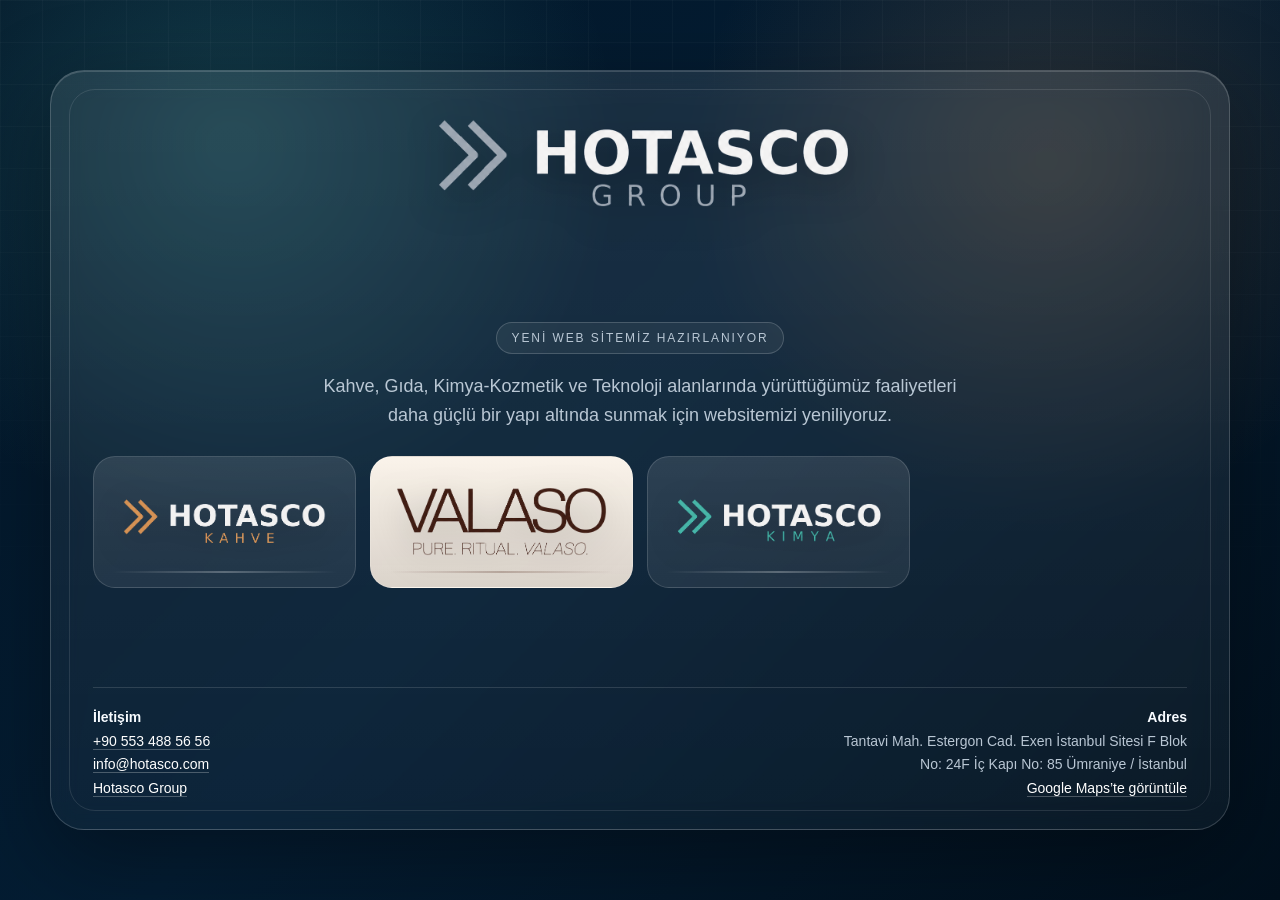
==== index.html @ d09bd3c8 "Update index.html" ====
<!DOCTYPE html>
<html lang="tr">
<head>
  <meta charset="UTF-8" />
  <meta name="viewport" content="width=device-width, initial-scale=1.0" />
  <title>HOTASCO Group | Yapım Aşamasında</title>

  <style>
    :root{
      --navy:#041d33;
      --navy-2:#062b48;
      --line:rgba(255,255,255,.18);
      --text:#f7fbff;
      --muted:#b9c7d4;
      --gold:#d8914f;
      --teal:#55c7bd;
      --card:rgba(255,255,255,.075);
      --card-2:rgba(255,255,255,.11);
    }

    *{ box-sizing:border-box; }

    body{
      margin:0;
      min-height:100vh;
      font-family: Arial, Helvetica, sans-serif;
      color:var(--text);
      background:
        radial-gradient(circle at 18% 16%, rgba(85,199,189,.20), transparent 30%),
        radial-gradient(circle at 82% 18%, rgba(216,145,79,.18), transparent 28%),
        linear-gradient(135deg, #031729 0%, var(--navy) 48%, #02101d 100%);
      overflow-x:hidden;
    }

    body::before{
      content:"";
      position:fixed;
      inset:0;
      pointer-events:none;
      background-image:
        linear-gradient(rgba(255,255,255,.035) 1px, transparent 1px),
        linear-gradient(90deg, rgba(255,255,255,.035) 1px, transparent 1px);
      background-size:42px 42px;
      mask-image:linear-gradient(to bottom, rgba(0,0,0,.8), transparent 78%);
    }

    .page{
      min-height:100vh;
      display:flex;
      align-items:center;
      justify-content:center;
      padding:28px;
    }

    .frame{
      width:min(1180px, 100%);
      min-height:min(760px, calc(100vh - 56px));
      border:1px solid var(--line);
      border-radius:34px;
      padding:34px 42px 28px;
      background:linear-gradient(180deg, rgba(255,255,255,.09), rgba(255,255,255,.035));
      box-shadow:0 28px 90px rgba(0,0,0,.35), inset 0 1px 0 rgba(255,255,255,.16);
      backdrop-filter:blur(14px);
      display:flex;
      flex-direction:column;
      justify-content:space-between;
      position:relative;
      overflow:hidden;
    }

    .frame::after{
      content:"";
      position:absolute;
      inset:18px;
      border:1px solid rgba(255,255,255,.11);
      border-radius:26px;
      pointer-events:none;
    }

    header,
    main,
    footer{
      position:relative;
      z-index:1;
    }

    header{
      display:flex;
      justify-content:center;
      align-items:center;
      padding-top:2px;
    }

    .group-logo{
      width:min(440px, 72vw);
      display:block;
      filter:drop-shadow(0 12px 18px rgba(0,0,0,.32));
    }

    .hero{
      text-align:center;
      margin:22px auto 24px;
      max-width:780px;
    }

    .eyebrow{
      display:inline-flex;
      gap:8px;
      align-items:center;
      justify-content:center;
      padding:8px 14px;
      border:1px solid rgba(255,255,255,.18);
      border-radius:999px;
      color:var(--muted);
      font-size:12px;
      letter-spacing:.16em;
      text-transform:uppercase;
      background:rgba(255,255,255,.055);
    }

    h1{
      margin:18px 0 10px;
      font-size:clamp(28px, 4.2vw, 52px);
      line-height:1.05;
      letter-spacing:-.04em;
    }

    .hero p{
      margin:0 auto;
      color:var(--muted);
      font-size:clamp(14px, 1.65vw, 18px);
      line-height:1.6;
      max-width:650px;
    }

    .brands{
      display:grid;
      grid-template-columns:repeat(4, minmax(0, 1fr));
      gap:14px;
      margin:26px auto 22px;
    }

    .brand-card{
      min-height:132px;
      border:1px solid rgba(255,255,255,.14);
      border-radius:22px;
      background:linear-gradient(180deg, var(--card-2), var(--card));
      display:flex;
      align-items:center;
      justify-content:center;
      padding:22px;
      text-decoration:none;
      transition:transform .22s ease, border-color .22s ease, background .22s ease;
      position:relative;
      overflow:hidden;
    }

    .brand-card:hover{
      transform:translateY(-4px);
      border-color:rgba(255,255,255,.32);
      background:linear-gradient(180deg, rgba(255,255,255,.15), rgba(255,255,255,.075));
    }

    .brand-card::before{
      content:"";
      position:absolute;
      inset:auto 18px 14px 18px;
      height:2px;
      border-radius:999px;
      background:linear-gradient(90deg, transparent, rgba(255,255,255,.38), transparent);
      opacity:.7;
    }

    .brand-card.coffee::after{
      content:"";
      position:absolute;
      left:14px;
      right:14px;
      bottom:16px;
      color:rgba(255,255,255,.46);
      font-size:11px;
      letter-spacing:.08em;
      text-transform:uppercase;
    }

    .brand-card img{
      max-width:100%;
      max-height:76px;
      object-fit:contain;
      filter:drop-shadow(0 9px 16px rgba(0,0,0,.25));
    }

    .brand-card.valaso,
    .brand-card.barbaros{
      background:linear-gradient(180deg, rgba(255,248,238,.98), rgba(236,226,215,.92));
    }

    .brand-card.valaso:hover,
    .brand-card.barbaros:hover{
      background:linear-gradient(180deg, #fff9ef, #efe0d0);
    }

    .brand-card.valaso::before,
    .brand-card.barbaros::before{
      background:linear-gradient(90deg, transparent, rgba(72,30,15,.36), transparent);
    }

    .brand-card.valaso::after,
    .brand-card.barbaros::after{
      color:rgba(72,30,15,.48);
    }

    .contact{
      border-top:1px solid rgba(255,255,255,.13);
      padding-top:18px;
      display:grid;
      grid-template-columns:1.2fr 1fr;
      gap:20px;
      color:var(--muted);
      font-size:14px;
      line-height:1.7;
    }

    .contact strong{
      color:var(--text);
      font-weight:700;
    }

    .contact a{
      color:#ffffff;
      text-decoration:none;
      border-bottom:1px solid rgba(255,255,255,.25);
    }

    .contact a:hover{
      border-bottom-color:#fff;
    }

    .address{
      text-align:right;
    }

    @media (max-width:900px){
      .frame{ padding:28px 22px 24px; border-radius:26px; }
      .brands{ grid-template-columns:repeat(2, minmax(0, 1fr)); }
      .contact{ grid-template-columns:1fr; }
      .address{ text-align:left; }
    }

    @media (max-width:520px){
      .page{ padding:14px; align-items:flex-start; }
      .frame{ min-height:auto; padding:24px 16px 20px; }
      .brands{ grid-template-columns:1fr; }
      .brand-card{ min-height:116px; }
      .group-logo{ width:310px; }
    }
  </style>
</head>

<body>
  <div class="page">
    <section class="frame" aria-label="Hotasco Group yapım aşamasında sayfası">
      <header>
        <img class="group-logo" src="assets/hotasco_group.png" alt="Hotasco Group Logo">
      </header>

      <main>
        <div class="hero">
          <span class="eyebrow">Yeni web sitemiz hazırlanıyor</span>
          <h1></h1>
          <!--<h1>Hotasco Group yakında yayında.</h1>-->
          <p>
            Kahve, Gıda, Kimya-Kozmetik ve Teknoloji alanlarında yürüttüğümüz faaliyetleri 
            daha güçlü bir  yapı altında sunmak için websitemizi yeniliyoruz.
          </p>
        </div>

        <div class="brands" aria-label="Hotasco marka alanları">
          <a class="brand-card" href="https://valaso.com.tr" target="_blank" rel="noopener">
            <img src="assets/hotasco_kahve.png" alt="Hotasco Kahve Logo">
          </a>

          <a class="brand-card valaso coffee" href="https://valaso.com.tr" target="_blank" rel="noopener">
            <img src="assets/valaso.png" alt="Valaso Logo">
          </a>


          <div class="brand-card">
            <img src="assets/hotasco_kimya.png" alt="Hotasco Kimya Logo">
          </div>
        </div>
      </main>

      <footer class="contact">
        <div>
          <strong>İletişim</strong><br>
          <a href="tel:+905534885656">+90 553 488 56 56</a><br>
          
          <!--<a href="mailto:ahmet.cetin@hotasco.com">ahmet.cetin@hotasco.com</a> ·-->
          <a href="mailto:info@hotasco.com">info@hotasco.com</a><br>
          
          <a href="https://www.linkedin.com/company/hotasco-group/" target="_blank" rel="noopener">Hotasco Group</a>
        </div>

        <div class="address">
          <strong>Adres</strong><br>
          Tantavi Mah. Estergon Cad. Exen İstanbul Sitesi F Blok <br>
          No: 24F İç Kapı No: 85 Ümraniye / İstanbul<br>
          <a href="https://maps.app.goo.gl/sSiJDrpNGUfmULgN7" target="_blank" rel="noopener">Google Maps’te görüntüle</a>
        </div>
      </footer>
    </section>
  </div>
</body>
</html>
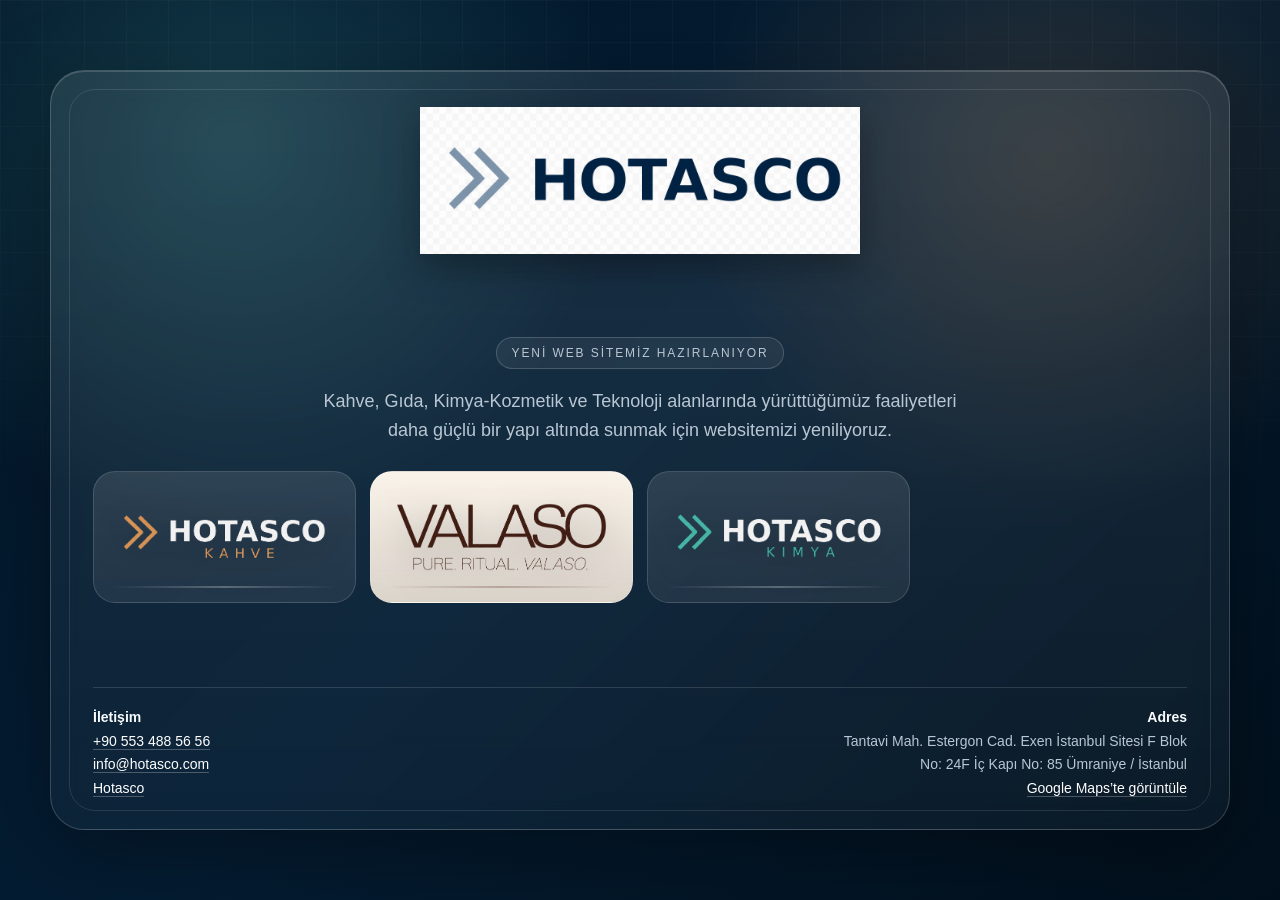
==== commit 466e69a6: "Update index.html" ====
--- a/index.html
+++ b/index.html
@@ -3,7 +3,7 @@
 <head>
   <meta charset="UTF-8" />
   <meta name="viewport" content="width=device-width, initial-scale=1.0" />
-  <title>HOTASCO Group | Yapım Aşamasında</title>
+  <title>HOTASCO | Yapım Aşamasında</title>
 
   <style>
     :root{
@@ -259,16 +259,16 @@
 
 <body>
   <div class="page">
-    <section class="frame" aria-label="Hotasco Group yapım aşamasında sayfası">
+    <section class="frame" aria-label="Hotasco yapım aşamasında sayfası">
       <header>
-        <img class="group-logo" src="assets/hotasco_group.png" alt="Hotasco Group Logo">
+        <img class="group-logo" src="assets/hotasco.png" alt="Hotasco Logo">
       </header>
 
       <main>
         <div class="hero">
           <span class="eyebrow">Yeni web sitemiz hazırlanıyor</span>
           <h1></h1>
-          <!--<h1>Hotasco Group yakında yayında.</h1>-->
+          <!--<h1>Hotasco yakında yayında.</h1>-->
           <p>
             Kahve, Gıda, Kimya-Kozmetik ve Teknoloji alanlarında yürüttüğümüz faaliyetleri 
             daha güçlü bir  yapı altında sunmak için websitemizi yeniliyoruz.
@@ -299,7 +299,7 @@
           <!--<a href="mailto:ahmet.cetin@hotasco.com">ahmet.cetin@hotasco.com</a> ·-->
           <a href="mailto:info@hotasco.com">info@hotasco.com</a><br>
           
-          <a href="https://www.linkedin.com/company/hotasco-group/" target="_blank" rel="noopener">Hotasco Group</a>
+          <a href="https://www.linkedin.com/company/hotasco/" target="_blank" rel="noopener">Hotasco</a>
         </div>
 
         <div class="address">
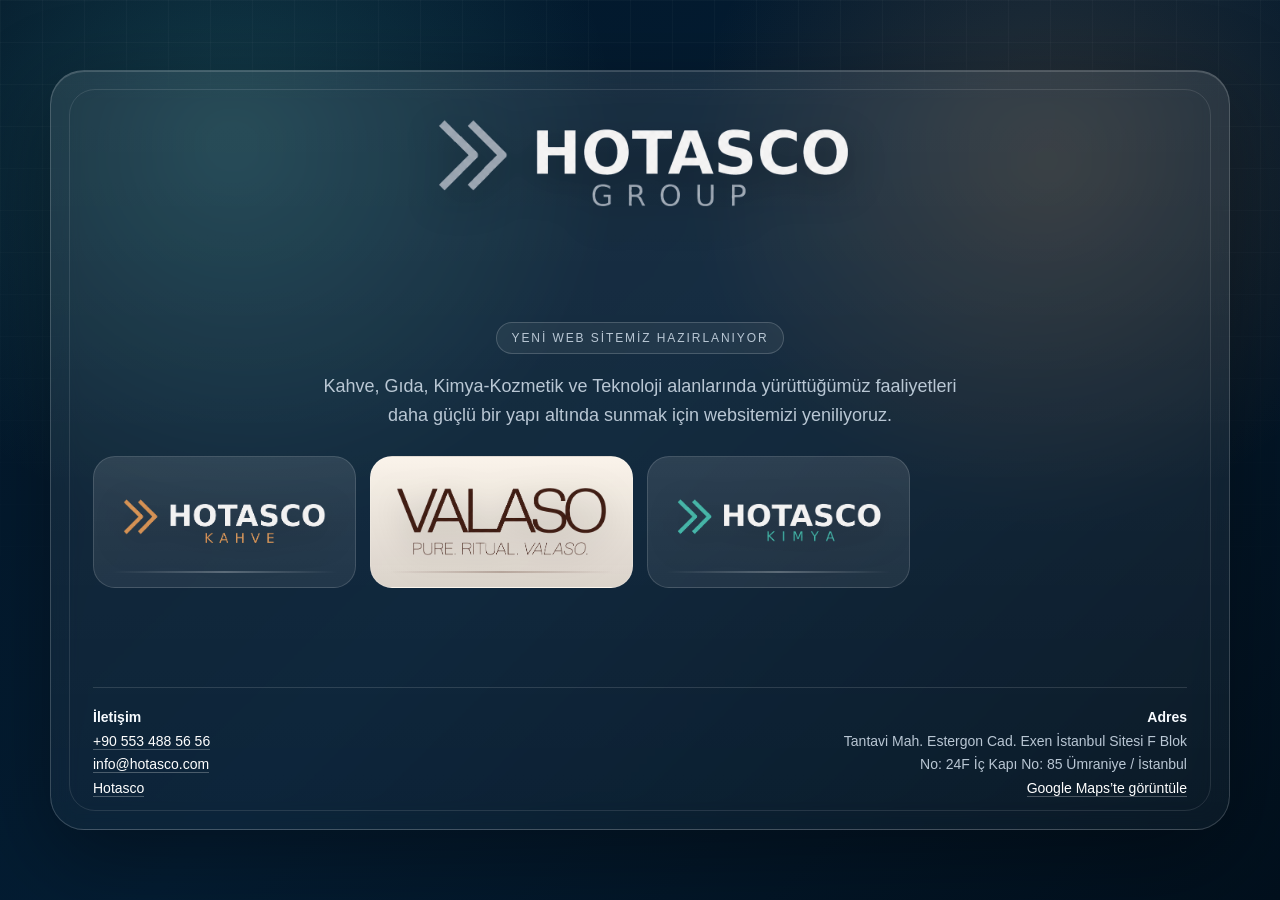
==== commit 6223ea21: "Update index.html" ====
--- a/index.html
+++ b/index.html
@@ -261,7 +261,7 @@
   <div class="page">
     <section class="frame" aria-label="Hotasco yapım aşamasında sayfası">
       <header>
-        <img class="group-logo" src="assets/hotasco.png" alt="Hotasco Logo">
+        <img class="group-logo" src="assets/hotasco_group.png" alt="Hotasco Logo">
       </header>
 
       <main>
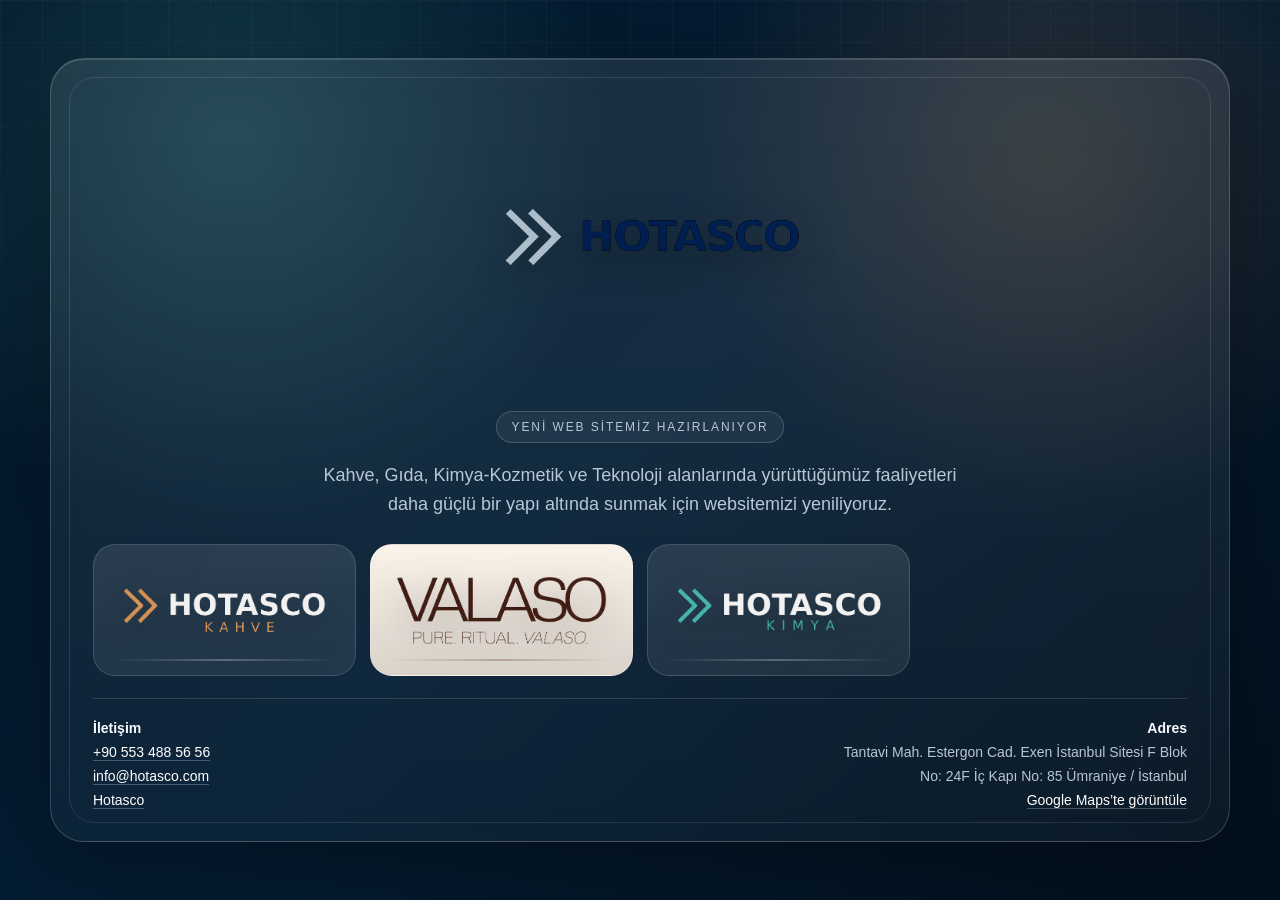
==== commit 49862375: "Update index.html" ====
--- a/index.html
+++ b/index.html
@@ -261,7 +261,7 @@
   <div class="page">
     <section class="frame" aria-label="Hotasco yapım aşamasında sayfası">
       <header>
-        <img class="group-logo" src="assets/hotasco_group.png" alt="Hotasco Logo">
+        <img class="group-logo" src="assets/hotasco.png" alt="Hotasco Logo">
       </header>
 
       <main>
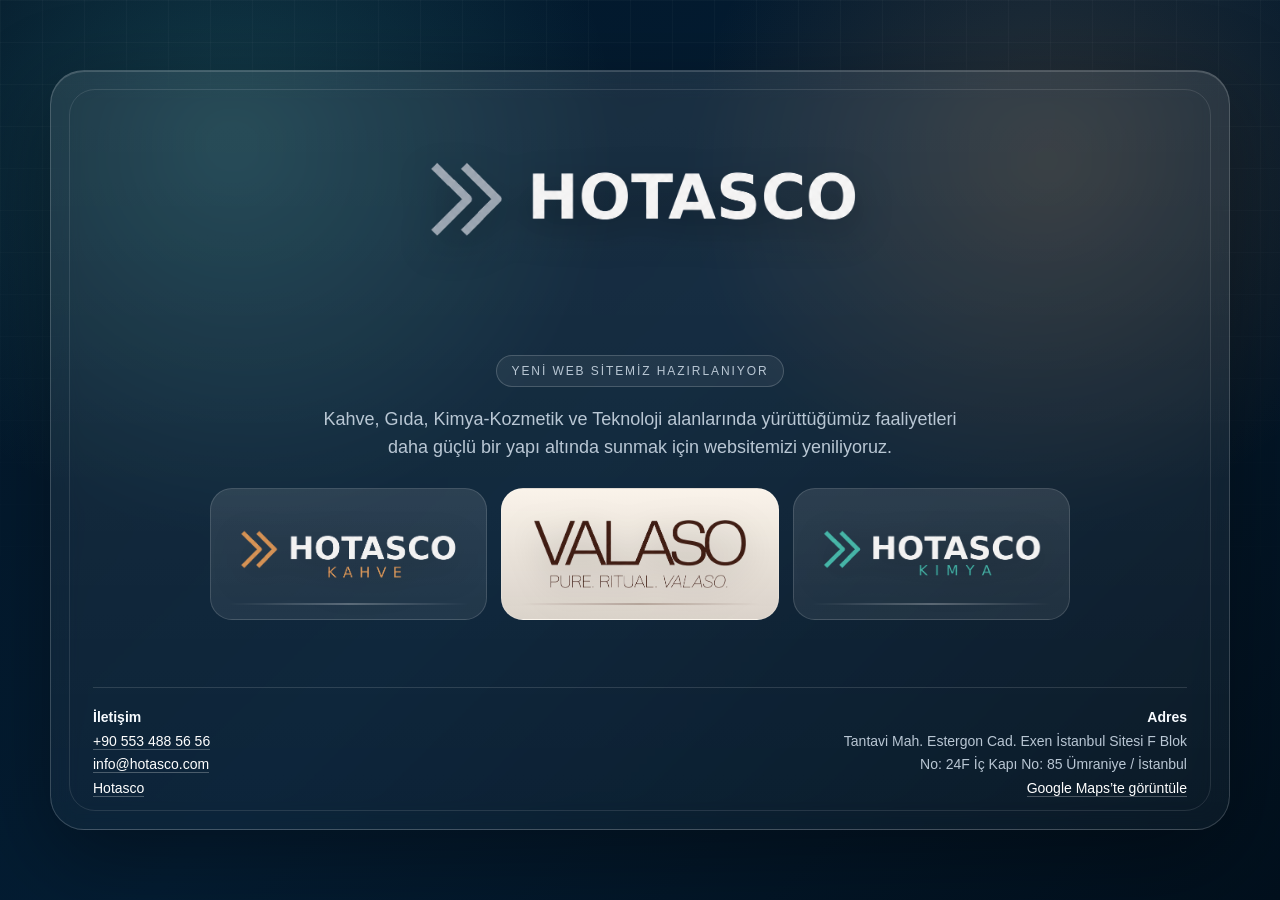
==== commit e4fab288: "Update index.html" ====
--- a/index.html
+++ b/index.html
@@ -135,9 +135,11 @@
 
     .brands{
       display:grid;
-      grid-template-columns:repeat(4, minmax(0, 1fr));
+      grid-template-columns:repeat(3, minmax(0, 1fr));
       gap:14px;
       margin:26px auto 22px;
+      justify-content:center;   /* ← ekle */
+  max-width:860px; 
     }
 
     .brand-card{
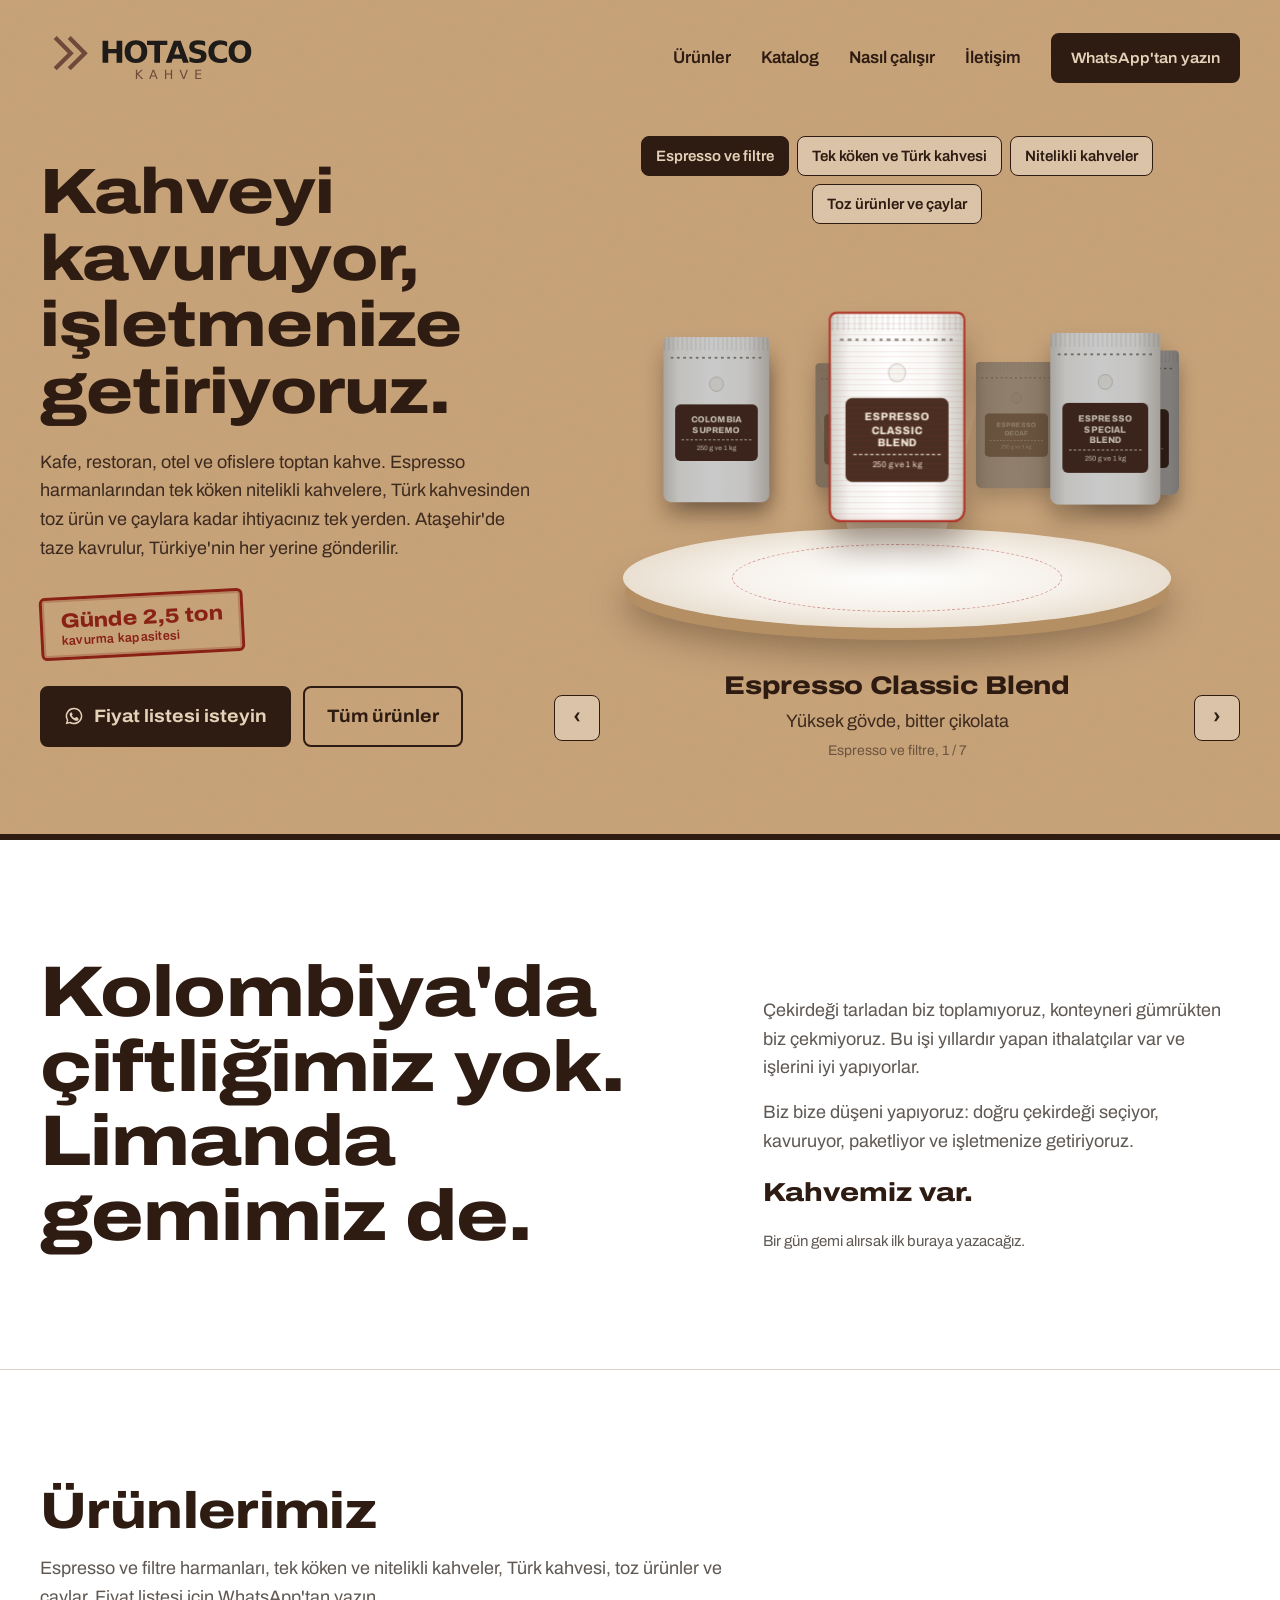
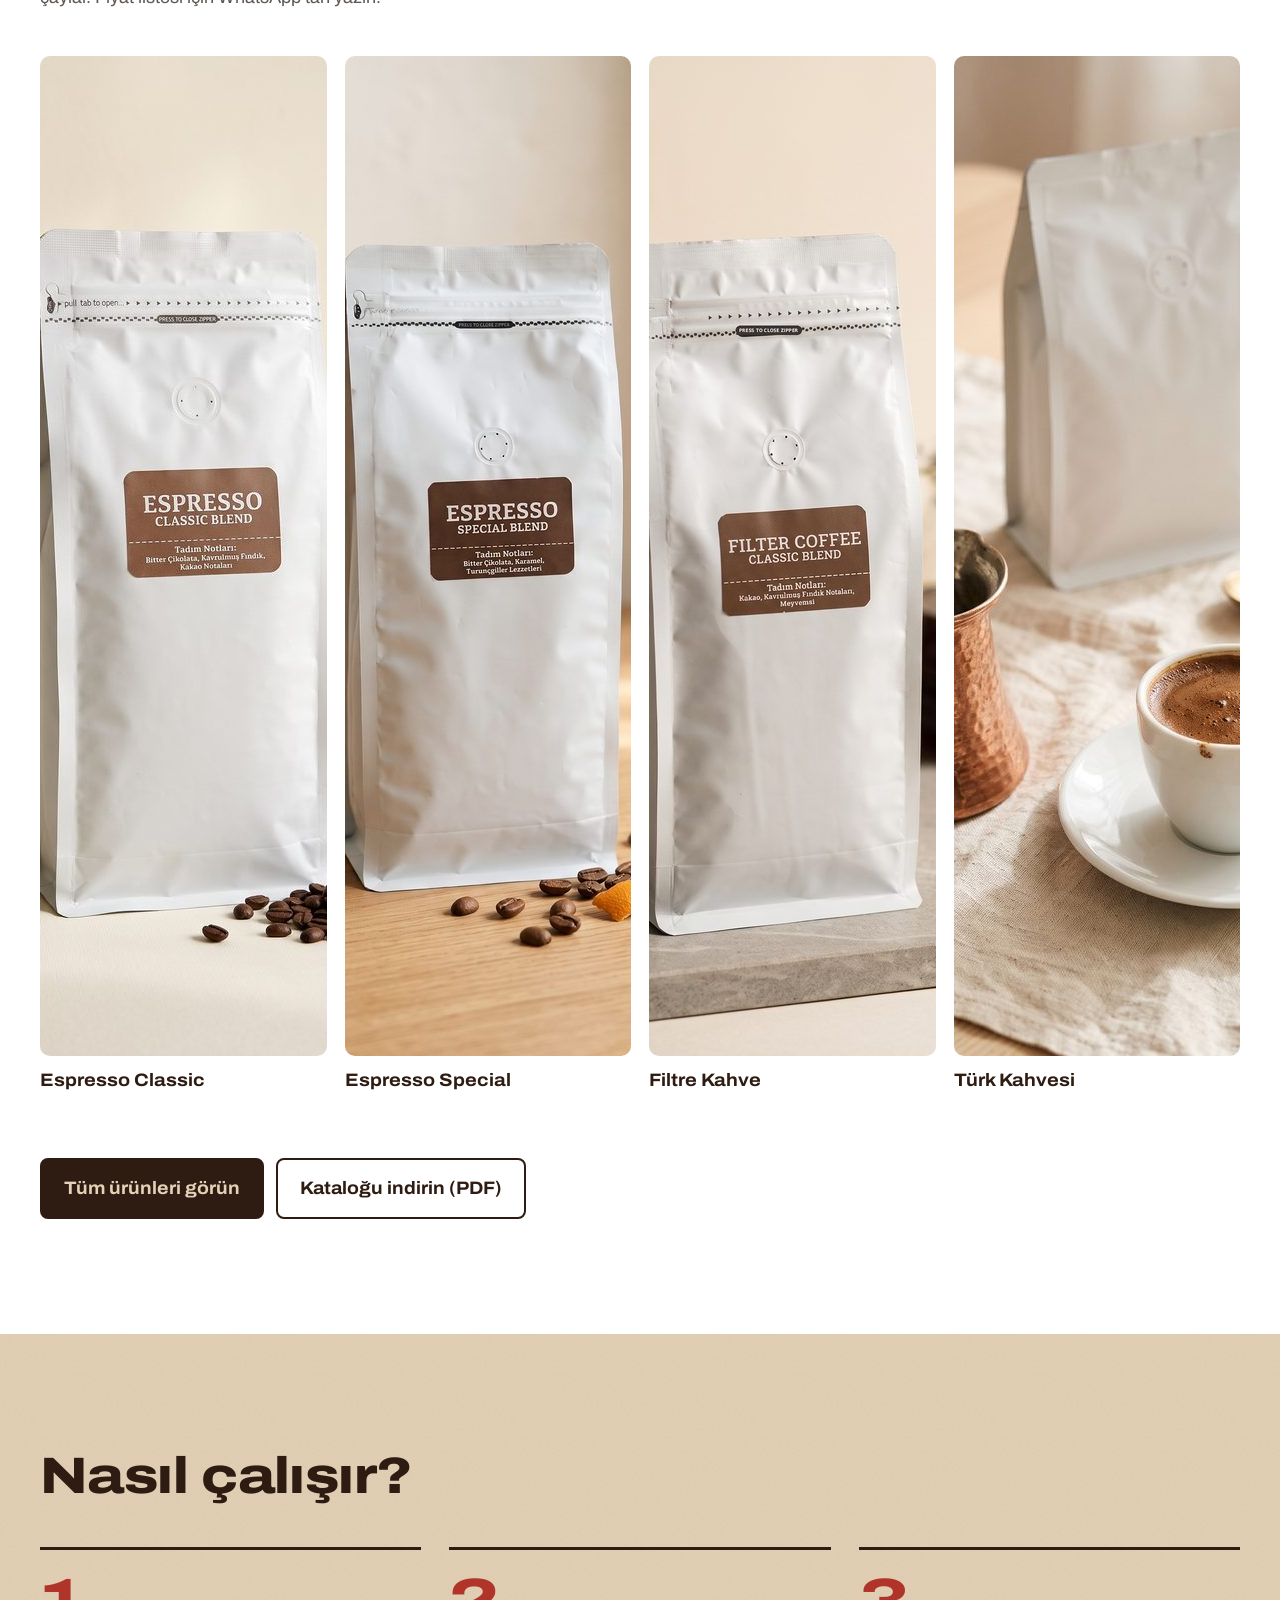
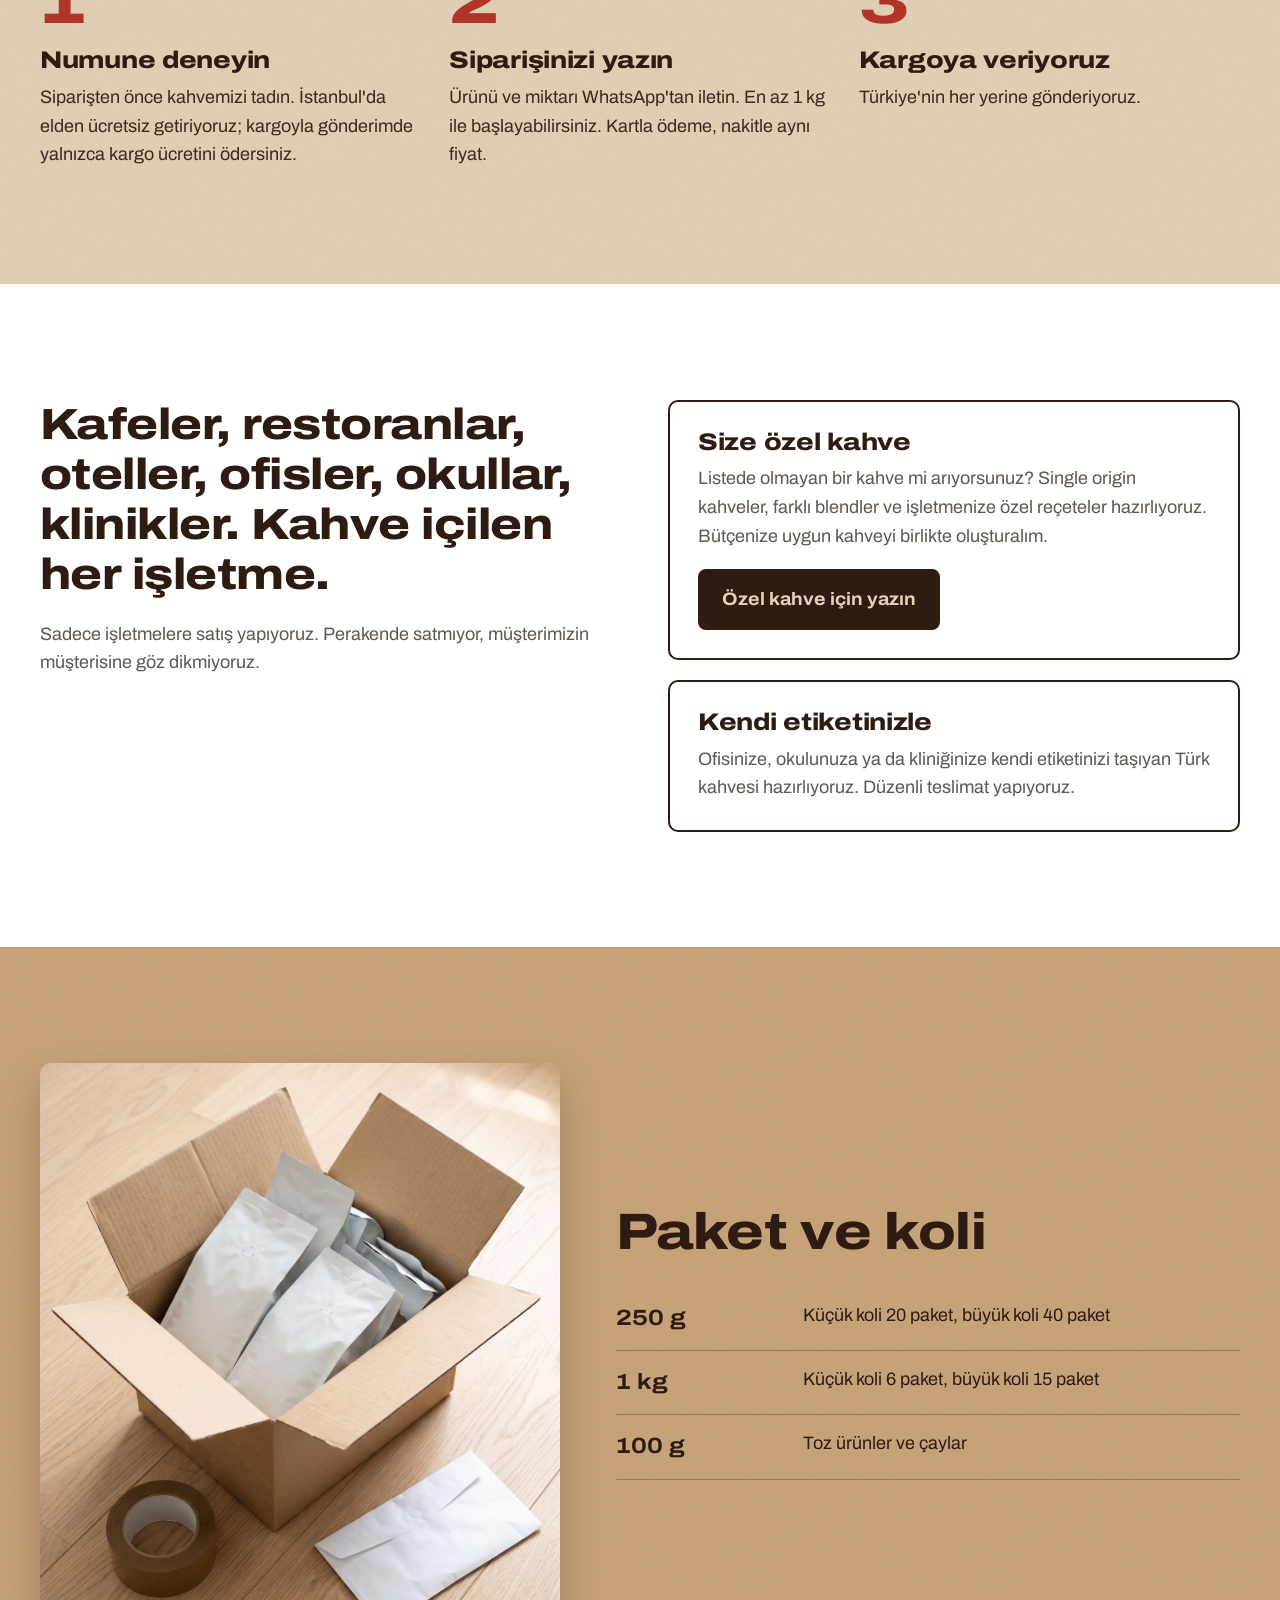
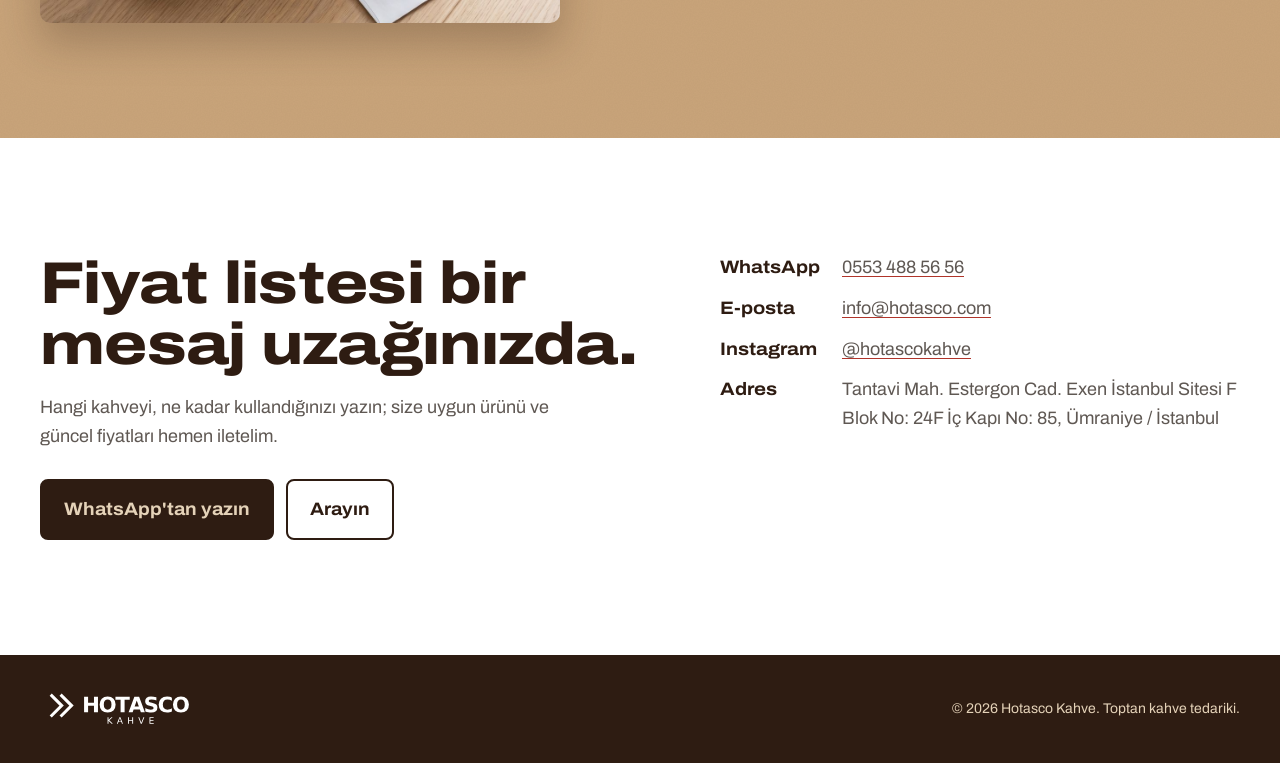
==== commit 34d321aa: "Add files via upload" ====
--- a/index.html
+++ b/index.html
@@ -1,317 +1,330 @@
 <!DOCTYPE html>
 <html lang="tr">
 <head>
-  <meta charset="UTF-8" />
-  <meta name="viewport" content="width=device-width, initial-scale=1.0" />
-  <title>HOTASCO | Yapım Aşamasında</title>
-
-  <style>
-    :root{
-      --navy:#041d33;
-      --navy-2:#062b48;
-      --line:rgba(255,255,255,.18);
-      --text:#f7fbff;
-      --muted:#b9c7d4;
-      --gold:#d8914f;
-      --teal:#55c7bd;
-      --card:rgba(255,255,255,.075);
-      --card-2:rgba(255,255,255,.11);
-    }
-
-    *{ box-sizing:border-box; }
-
-    body{
-      margin:0;
-      min-height:100vh;
-      font-family: Arial, Helvetica, sans-serif;
-      color:var(--text);
-      background:
-        radial-gradient(circle at 18% 16%, rgba(85,199,189,.20), transparent 30%),
-        radial-gradient(circle at 82% 18%, rgba(216,145,79,.18), transparent 28%),
-        linear-gradient(135deg, #031729 0%, var(--navy) 48%, #02101d 100%);
-      overflow-x:hidden;
-    }
-
-    body::before{
-      content:"";
-      position:fixed;
-      inset:0;
-      pointer-events:none;
-      background-image:
-        linear-gradient(rgba(255,255,255,.035) 1px, transparent 1px),
-        linear-gradient(90deg, rgba(255,255,255,.035) 1px, transparent 1px);
-      background-size:42px 42px;
-      mask-image:linear-gradient(to bottom, rgba(0,0,0,.8), transparent 78%);
-    }
-
-    .page{
-      min-height:100vh;
-      display:flex;
-      align-items:center;
-      justify-content:center;
-      padding:28px;
-    }
-
-    .frame{
-      width:min(1180px, 100%);
-      min-height:min(760px, calc(100vh - 56px));
-      border:1px solid var(--line);
-      border-radius:34px;
-      padding:34px 42px 28px;
-      background:linear-gradient(180deg, rgba(255,255,255,.09), rgba(255,255,255,.035));
-      box-shadow:0 28px 90px rgba(0,0,0,.35), inset 0 1px 0 rgba(255,255,255,.16);
-      backdrop-filter:blur(14px);
-      display:flex;
-      flex-direction:column;
-      justify-content:space-between;
-      position:relative;
-      overflow:hidden;
-    }
-
-    .frame::after{
-      content:"";
-      position:absolute;
-      inset:18px;
-      border:1px solid rgba(255,255,255,.11);
-      border-radius:26px;
-      pointer-events:none;
-    }
-
-    header,
-    main,
-    footer{
-      position:relative;
-      z-index:1;
-    }
-
-    header{
-      display:flex;
-      justify-content:center;
-      align-items:center;
-      padding-top:2px;
-    }
-
-    .group-logo{
-      width:min(440px, 72vw);
-      display:block;
-      filter:drop-shadow(0 12px 18px rgba(0,0,0,.32));
-    }
-
-    .hero{
-      text-align:center;
-      margin:22px auto 24px;
-      max-width:780px;
-    }
-
-    .eyebrow{
-      display:inline-flex;
-      gap:8px;
-      align-items:center;
-      justify-content:center;
-      padding:8px 14px;
-      border:1px solid rgba(255,255,255,.18);
-      border-radius:999px;
-      color:var(--muted);
-      font-size:12px;
-      letter-spacing:.16em;
-      text-transform:uppercase;
-      background:rgba(255,255,255,.055);
-    }
-
-    h1{
-      margin:18px 0 10px;
-      font-size:clamp(28px, 4.2vw, 52px);
-      line-height:1.05;
-      letter-spacing:-.04em;
-    }
-
-    .hero p{
-      margin:0 auto;
-      color:var(--muted);
-      font-size:clamp(14px, 1.65vw, 18px);
-      line-height:1.6;
-      max-width:650px;
-    }
-
-    .brands{
-      display:grid;
-      grid-template-columns:repeat(3, minmax(0, 1fr));
-      gap:14px;
-      margin:26px auto 22px;
-      justify-content:center;   /* ← ekle */
-  max-width:860px; 
-    }
-
-    .brand-card{
-      min-height:132px;
-      border:1px solid rgba(255,255,255,.14);
-      border-radius:22px;
-      background:linear-gradient(180deg, var(--card-2), var(--card));
-      display:flex;
-      align-items:center;
-      justify-content:center;
-      padding:22px;
-      text-decoration:none;
-      transition:transform .22s ease, border-color .22s ease, background .22s ease;
-      position:relative;
-      overflow:hidden;
-    }
-
-    .brand-card:hover{
-      transform:translateY(-4px);
-      border-color:rgba(255,255,255,.32);
-      background:linear-gradient(180deg, rgba(255,255,255,.15), rgba(255,255,255,.075));
-    }
-
-    .brand-card::before{
-      content:"";
-      position:absolute;
-      inset:auto 18px 14px 18px;
-      height:2px;
-      border-radius:999px;
-      background:linear-gradient(90deg, transparent, rgba(255,255,255,.38), transparent);
-      opacity:.7;
-    }
-
-    .brand-card.coffee::after{
-      content:"";
-      position:absolute;
-      left:14px;
-      right:14px;
-      bottom:16px;
-      color:rgba(255,255,255,.46);
-      font-size:11px;
-      letter-spacing:.08em;
-      text-transform:uppercase;
-    }
-
-    .brand-card img{
-      max-width:100%;
-      max-height:76px;
-      object-fit:contain;
-      filter:drop-shadow(0 9px 16px rgba(0,0,0,.25));
-    }
-
-    .brand-card.valaso,
-    .brand-card.barbaros{
-      background:linear-gradient(180deg, rgba(255,248,238,.98), rgba(236,226,215,.92));
-    }
-
-    .brand-card.valaso:hover,
-    .brand-card.barbaros:hover{
-      background:linear-gradient(180deg, #fff9ef, #efe0d0);
-    }
-
-    .brand-card.valaso::before,
-    .brand-card.barbaros::before{
-      background:linear-gradient(90deg, transparent, rgba(72,30,15,.36), transparent);
-    }
-
-    .brand-card.valaso::after,
-    .brand-card.barbaros::after{
-      color:rgba(72,30,15,.48);
-    }
-
-    .contact{
-      border-top:1px solid rgba(255,255,255,.13);
-      padding-top:18px;
-      display:grid;
-      grid-template-columns:1.2fr 1fr;
-      gap:20px;
-      color:var(--muted);
-      font-size:14px;
-      line-height:1.7;
-    }
-
-    .contact strong{
-      color:var(--text);
-      font-weight:700;
-    }
-
-    .contact a{
-      color:#ffffff;
-      text-decoration:none;
-      border-bottom:1px solid rgba(255,255,255,.25);
-    }
-
-    .contact a:hover{
-      border-bottom-color:#fff;
-    }
-
-    .address{
-      text-align:right;
-    }
-
-    @media (max-width:900px){
-      .frame{ padding:28px 22px 24px; border-radius:26px; }
-      .brands{ grid-template-columns:repeat(2, minmax(0, 1fr)); }
-      .contact{ grid-template-columns:1fr; }
-      .address{ text-align:left; }
-    }
-
-    @media (max-width:520px){
-      .page{ padding:14px; align-items:flex-start; }
-      .frame{ min-height:auto; padding:24px 16px 20px; }
-      .brands{ grid-template-columns:1fr; }
-      .brand-card{ min-height:116px; }
-      .group-logo{ width:310px; }
-    }
-  </style>
+<meta charset="UTF-8">
+<meta name="viewport" content="width=device-width, initial-scale=1">
+<title>Hotasco Kahve | Kafe, restoran ve ofislere toptan kahve</title>
+<meta name="description" content="Hotasco Kahve kahve kavurur ve toptan satar. Espresso harmanları, filtre kahve, tek köken ve nitelikli kahveler, Türk kahvesi, toz ürünler ve çaylar. Türkiye geneli kargo, önce numune.">
+<meta property="og:title" content="Hotasco Kahve | Toptan kahve">
+<meta property="og:description" content="Kahveyi kavuruyor, işletmenize getiriyoruz. Kafe, restoran, otel ve ofislere toptan kahve.">
+<meta property="og:image" content="https://hotasco.com/assets/og.jpg">
+<meta property="og:url" content="https://hotasco.com/">
+<meta property="og:type" content="website">
+<meta property="og:locale" content="tr_TR">
+<link rel="canonical" href="https://hotasco.com/">
+<link rel="icon" type="image/png" href="assets/favicon.png">
+<link rel="apple-touch-icon" href="assets/apple-touch-icon.png">
+<link rel="preload" href="assets/archivo-latin-standard-normal.woff2" as="font" type="font/woff2" crossorigin>
+<script type="application/ld+json">
+{"@context":"https://schema.org","@type":"Organization","name":"Hotasco Kahve","url":"https://hotasco.com/","logo":"https://hotasco.com/assets/favicon.png","email":"info@hotasco.com","telephone":"+90 553 488 56 56","sameAs":["https://www.instagram.com/hotascokahve/"]}
+</script>
+<link rel="stylesheet" href="assets/site.css">
 </head>
-
 <body>
-  <div class="page">
-    <section class="frame" aria-label="Hotasco yapım aşamasında sayfası">
-      <header>
-        <img class="group-logo" src="assets/hotasco.png" alt="Hotasco Logo">
-      </header>
-
-      <main>
-        <div class="hero">
-          <span class="eyebrow">Yeni web sitemiz hazırlanıyor</span>
-          <h1></h1>
-          <!--<h1>Hotasco yakında yayında.</h1>-->
-          <p>
-            Kahve, Gıda, Kimya-Kozmetik ve Teknoloji alanlarında yürüttüğümüz faaliyetleri 
-            daha güçlü bir  yapı altında sunmak için websitemizi yeniliyoruz.
-          </p>
-        </div>
-
-        <div class="brands" aria-label="Hotasco marka alanları">
-          <a class="brand-card" href="https://valaso.com.tr" target="_blank" rel="noopener">
-            <img src="assets/hotasco_kahve.png" alt="Hotasco Kahve Logo">
+
+<div class="sahne-blok">
+  <div class="kap">
+    <header class="ust">
+      <a href="#" aria-label="Hotasco Kahve ana sayfa"><img src="assets/logo.svg" alt="Hotasco Kahve" width="227" height="68"></a>
+      <nav aria-label="Ana menü">
+        <a href="urunler.html">Ürünler</a>
+        <a href="assets/Hotasco_Kahve_Katalog_2026.pdf" download>Katalog</a>
+        <a href="#nasil">Nasıl çalışır</a>
+        <a href="#iletisim">İletişim</a>
+        <a class="dugme dugme-dolu" href="https://wa.me/905534885656?text=Merhaba%2C%20toptan%20kahve%20fiyat%20listesi%20almak%20istiyorum." target="_blank" rel="noopener">WhatsApp'tan yazın</a>
+      </nav>
+    </header>
+
+    <div class="giris">
+      <div>
+        <h1>Kahveyi kavuruyor, işletmenize getiriyoruz.</h1>
+        <p class="alt">Kafe, restoran, otel ve ofislere toptan kahve. Espresso harmanlarından tek köken nitelikli kahvelere, Türk kahvesinden toz ürün ve çaylara kadar ihtiyacınız tek yerden. Ataşehir'de taze kavrulur, Türkiye'nin her yerine gönderilir.</p>
+        <p class="damga">Günde 2,5 ton<small>kavurma kapasitesi</small></p>
+        <div class="eylem">
+          <a class="dugme dugme-dolu" href="https://wa.me/905534885656?text=Merhaba%2C%20toptan%20kahve%20fiyat%20listesi%20almak%20istiyorum." target="_blank" rel="noopener">
+            <svg viewBox="0 0 24 24" aria-hidden="true"><path fill="currentColor" d="M12 2a10 10 0 0 0-8.6 15.1L2 22l5-1.3A10 10 0 1 0 12 2Zm0 18.2a8.2 8.2 0 0 1-4.2-1.2l-.3-.2-3 .8.8-2.9-.2-.3A8.2 8.2 0 1 1 12 20.2Zm4.5-6.1c-.2-.1-1.5-.7-1.7-.8-.2-.1-.4-.1-.6.1l-.8 1c-.1.2-.3.2-.5.1a6.7 6.7 0 0 1-3.3-2.9c-.3-.4.2-.4.7-1.3.1-.2 0-.3 0-.4l-.8-1.8c-.2-.5-.4-.4-.6-.4h-.5a1 1 0 0 0-.7.3 3 3 0 0 0-.9 2.2 5.2 5.2 0 0 0 1.1 2.8 11.9 11.9 0 0 0 4.6 4c1.7.7 2.3.8 3.2.6.5-.1 1.5-.6 1.7-1.2.2-.6.2-1.1.2-1.2-.1-.1-.2-.2-.5-.3Z"/></svg>
+            Fiyat listesi isteyin
           </a>
-
-          <a class="brand-card valaso coffee" href="https://valaso.com.tr" target="_blank" rel="noopener">
-            <img src="assets/valaso.png" alt="Valaso Logo">
-          </a>
-
-
-          <div class="brand-card">
-            <img src="assets/hotasco_kimya.png" alt="Hotasco Kimya Logo">
+          <a class="dugme dugme-bos" href="urunler.html">Tüm ürünler</a>
+        </div>
+      </div>
+
+      <div class="vitrin" aria-label="Ürün vitrini">
+        <div class="sekmeler" role="tablist" aria-label="Ürün grupları"></div>
+        <div class="sahne" id="sahne">
+          <div class="isik" id="isik" aria-hidden="true"></div>
+          <div class="zemin" aria-hidden="true"></div>
+          <div class="halka" id="halka"></div>
+        </div>
+        <div class="bilgi">
+          <button class="ok" id="geri" type="button" aria-label="Önceki ürün">‹</button>
+          <div class="bilgi-metin" aria-live="polite">
+            <h3 id="b-ad"></h3>
+            <p class="not" id="b-not"></p>
+            <p class="sayac" id="b-sayac"></p>
           </div>
-        </div>
-      </main>
-
-      <footer class="contact">
-        <div>
-          <strong>İletişim</strong><br>
-          <a href="tel:+905534885656">+90 553 488 56 56</a><br>
-          
-          <!--<a href="mailto:ahmet.cetin@hotasco.com">ahmet.cetin@hotasco.com</a> ·-->
-          <a href="mailto:info@hotasco.com">info@hotasco.com</a><br>
-          
-          <a href="https://www.linkedin.com/company/hotasco/" target="_blank" rel="noopener">Hotasco</a>
-        </div>
-
-        <div class="address">
-          <strong>Adres</strong><br>
-          Tantavi Mah. Estergon Cad. Exen İstanbul Sitesi F Blok <br>
-          No: 24F İç Kapı No: 85 Ümraniye / İstanbul<br>
-          <a href="https://maps.app.goo.gl/sSiJDrpNGUfmULgN7" target="_blank" rel="noopener">Google Maps’te görüntüle</a>
-        </div>
-      </footer>
-    </section>
+          <button class="ok" id="ileri" type="button" aria-label="Sonraki ürün">›</button>
+        </div>
+      </div>
+    </div>
   </div>
+</div>
+
+<main>
+  <section class="bolum mizah" aria-labelledby="mizah-baslik">
+    <div class="kap mizah-ic">
+      <h2 id="mizah-baslik">Kolombiya'da çiftliğimiz yok. Limanda gemimiz de.</h2>
+      <div class="yazi">
+        <p>Çekirdeği tarladan biz toplamıyoruz, konteyneri gümrükten biz çekmiyoruz. Bu işi yıllardır yapan ithalatçılar var ve işlerini iyi yapıyorlar.</p>
+        <p>Biz bize düşeni yapıyoruz: doğru çekirdeği seçiyor, kavuruyor, paketliyor ve işletmenize getiriyoruz.</p>
+        <p class="imza">Kahvemiz var.</p>
+        <p class="dipnot">Bir gün gemi alırsak ilk buraya yazacağız.</p>
+      </div>
+    </div>
+  </section>
+
+  <section class="bolum" id="urunler" aria-labelledby="urunler-baslik">
+    <div class="kap">
+      <div class="bolum-giris">
+        <h2 id="urunler-baslik">Ürünlerimiz</h2>
+        <p>Espresso ve filtre harmanları, tek köken ve nitelikli kahveler, Türk kahvesi, toz ürünler ve çaylar. Fiyat listesi için WhatsApp'tan yazın.</p>
+      </div>
+      <ul class="vitrin-foto">
+        <li><figure><img src="assets/espresso-classic.jpg" alt="Espresso Classic Blend 1 kg paket" width="800" height="1000" loading="lazy"><figcaption>Espresso Classic</figcaption></figure></li>
+        <li><figure><img src="assets/espresso-special.jpg" alt="Espresso Special Blend 1 kg paket" width="800" height="1000" loading="lazy"><figcaption>Espresso Special</figcaption></figure></li>
+        <li><figure><img src="assets/filtre-kahve.jpg" alt="Filtre Kahve Classic Blend 1 kg paket" width="800" height="1000" loading="lazy"><figcaption>Filtre Kahve</figcaption></figure></li>
+        <li><figure><img src="assets/turk-kahvesi.jpg" alt="Türk Kahvesi paket" width="800" height="1000" loading="lazy"><figcaption>Türk Kahvesi</figcaption></figure></li>
+      </ul>
+      <div class="urun-eylem">
+        <a class="dugme dugme-dolu" href="urunler.html">Tüm ürünleri görün</a>
+        <a class="dugme dugme-bos" href="assets/Hotasco_Kahve_Katalog_2026.pdf" download>Kataloğu indirin (PDF)</a>
+      </div>
+    </div>
+  </section>
+
+  <section class="bolum adimlar" id="nasil" aria-labelledby="nasil-baslik">
+    <div class="kap">
+      <div class="bolum-giris"><h2 id="nasil-baslik">Nasıl çalışır?</h2></div>
+      <ol class="adim-dizi">
+        <li><h3>Numune deneyin</h3><p>Siparişten önce kahvemizi tadın. İstanbul'da elden ücretsiz getiriyoruz; kargoyla gönderimde yalnızca kargo ücretini ödersiniz.</p></li>
+        <li><h3>Siparişinizi yazın</h3><p>Ürünü ve miktarı WhatsApp'tan iletin. En az 1 kg ile başlayabilirsiniz. Kartla ödeme, nakitle aynı fiyat.</p></li>
+        <li><h3>Kargoya veriyoruz</h3><p>Türkiye'nin her yerine gönderiyoruz.</p></li>
+      </ol>
+    </div>
+  </section>
+
+  <section class="bolum" aria-labelledby="kimler-baslik">
+    <div class="kap kimler-ic">
+      <div>
+        <h2 id="kimler-baslik" class="isletmeler">Kafeler, restoranlar, oteller, ofisler, okullar, klinikler. Kahve içilen her işletme.</h2>
+        <p class="aciklama">Sadece işletmelere satış yapıyoruz. Perakende satmıyor, müşterimizin müşterisine göz dikmiyoruz.</p>
+      </div>
+      <div>
+        <div class="kutu">
+          <h3>Size özel kahve</h3>
+          <p>Listede olmayan bir kahve mi arıyorsunuz? Single origin kahveler, farklı blendler ve işletmenize özel reçeteler hazırlıyoruz. Bütçenize uygun kahveyi birlikte oluşturalım.</p>
+          <a class="dugme dugme-dolu" href="https://wa.me/905534885656?text=Merhaba%2C%20i%C5%9Fletmemize%20%C3%B6zel%20kahve%20hakk%C4%B1nda%20bilgi%20almak%20istiyorum." target="_blank" rel="noopener">Özel kahve için yazın</a>
+        </div>
+        <div class="kutu">
+          <h3>Kendi etiketinizle</h3>
+          <p>Ofisinize, okulunuza ya da kliniğinize kendi etiketinizi taşıyan Türk kahvesi hazırlıyoruz. Düzenli teslimat yapıyoruz.</p>
+        </div>
+      </div>
+    </div>
+  </section>
+
+  <section class="bolum paketler" aria-labelledby="paket-baslik">
+    <div class="kap paketler-ic">
+      <img src="assets/koli.jpg" alt="Hotasco Kahve kolisi ve 1 kg paketler" width="1200" height="1489" loading="lazy">
+      <div>
+        <h2 id="paket-baslik">Paket ve koli</h2>
+        <table>
+          <tr><th scope="row">250 g</th><td>Küçük koli 20 paket, büyük koli 40 paket</td></tr>
+          <tr><th scope="row">1 kg</th><td>Küçük koli 6 paket, büyük koli 15 paket</td></tr>
+          <tr><th scope="row">100 g</th><td>Toz ürünler ve çaylar</td></tr>
+        </table>
+              </div>
+    </div>
+  </section>
+
+  <section class="bolum iletisim" id="iletisim" aria-labelledby="iletisim-baslik">
+    <div class="kap iletisim-ic">
+      <div>
+        <h2 id="iletisim-baslik">Fiyat listesi bir mesaj uzağınızda.</h2>
+        <p class="alt">Hangi kahveyi, ne kadar kullandığınızı yazın; size uygun ürünü ve güncel fiyatları hemen iletelim.</p>
+        <div class="eylem">
+          <a class="dugme dugme-dolu" href="https://wa.me/905534885656?text=Merhaba%2C%20toptan%20kahve%20fiyat%20listesi%20almak%20istiyorum." target="_blank" rel="noopener">WhatsApp'tan yazın</a>
+          <a class="dugme dugme-bos" href="tel:+905534885656">Arayın</a>
+        </div>
+      </div>
+      <dl>
+        <dt>WhatsApp</dt><dd><a href="https://wa.me/905534885656" target="_blank" rel="noopener">0553 488 56 56</a></dd>
+        <dt>E-posta</dt><dd><a href="mailto:info@hotasco.com">info@hotasco.com</a></dd>
+        <dt>Instagram</dt><dd><a href="https://www.instagram.com/hotascokahve/" target="_blank" rel="noopener">@hotascokahve</a></dd>
+        <dt>Adres</dt><dd>Tantavi Mah. Estergon Cad. Exen İstanbul Sitesi F Blok No: 24F İç Kapı No: 85, Ümraniye / İstanbul</dd>
+      </dl>
+    </div>
+  </section>
+</main>
+
+<footer>
+  <div class="kap">
+    <img src="assets/logo-beyaz.svg" alt="Hotasco Kahve" width="160" height="48">
+    <span>© 2026 Hotasco Kahve. Toptan kahve tedariki.</span>
+  </div>
+</footer>
+
+<a class="yuzen" href="https://wa.me/905534885656?text=Merhaba%2C%20toptan%20kahve%20fiyat%20listesi%20almak%20istiyorum." target="_blank" rel="noopener" aria-label="WhatsApp'tan yazın">
+  <svg viewBox="0 0 24 24" aria-hidden="true"><path fill="currentColor" d="M12 2a10 10 0 0 0-8.6 15.1L2 22l5-1.3A10 10 0 1 0 12 2Zm0 18.2a8.2 8.2 0 0 1-4.2-1.2l-.3-.2-3 .8.8-2.9-.2-.3A8.2 8.2 0 1 1 12 20.2Zm4.5-6.1c-.2-.1-1.5-.7-1.7-.8-.2-.1-.4-.1-.6.1l-.8 1c-.1.2-.3.2-.5.1a6.7 6.7 0 0 1-3.3-2.9c-.3-.4.2-.4.7-1.3.1-.2 0-.3 0-.4l-.8-1.8c-.2-.5-.4-.4-.6-.4h-.5a1 1 0 0 0-.7.3 3 3 0 0 0-.9 2.2 5.2 5.2 0 0 0 1.1 2.8 11.9 11.9 0 0 0 4.6 4c1.7.7 2.3.8 3.2.6.5-.1 1.5-.6 1.7-1.2.2-.6.2-1.1.2-1.2-.1-.1-.2-.2-.5-.3Z"/></svg>
+</a>
+
+<script>
+const GRUPLAR = [
+  {id:"klasik", ad:"Espresso ve filtre", paket:"250 g ve 1 kg", urunler:[
+    ["Espresso Classic Blend","Yüksek gövde, bitter çikolata"],
+    ["Espresso Special Blend","Yumuşak içim, aromatik lezzetler"],
+    ["Espresso Barista Blend","Yüksek gövde, yüksek performans"],
+    ["Espresso Decaf","Kafeinsiz"],
+    ["Filtre Kahve Classic Blend","Orta gövde, orta asidite, dengeli içim"],
+    ["Filtre Kahve Decaf","Kafeinsiz"],
+    ["Colombia Supremo","Kolombiya Supremo kalitesinde, orta kavrum"]]},
+  {id:"turk", ad:"Tek köken ve Türk kahvesi", paket:"250 g ve 1 kg", urunler:[
+    ["Brasil Natural","Brezilya Mogiana bölgesi, orta kavrum"],
+    ["Nicaragua SHG FEP Extrafina","Nikaragua Matagalpa bölgesi, orta kavrum"],
+    ["Guatemala SHG","Guatemala Opalaca bölgesi, orta kavrum"],
+    ["Türk Kahvesi Geleneksel","Brezilya Minas, açık kavrum, bol köpük"],
+    ["Çifte Kavrulmuş Türk Kahvesi","Brezilya Minas, koyu kavrum"],
+    ["Damla Sakızlı Türk Kahvesi","Açık kavrum, damla sakızı aromalı"]]},
+  {id:"nitelikli", ad:"Nitelikli kahveler", paket:"250 g ve 1 kg", urunler:[
+    ["Brasil Doce Diamantina","Espresso. Sütlü çikolata, tatlı ve yumuşak"],
+    ["Brasil Mariano Yellow Bourbon","Espresso. Badem ve bal, dengeli içim"],
+    ["Filtre Premium Blend","Kuru üzüm, sütlü çikolata"],
+    ["Ethiopia Bochesa G1","Şeftali, narenciye, çiçeksi"],
+    ["Ethiopia Yirgacheffe G2","Kurutulmuş meyve, narenciye"],
+    ["El Salvador Merengue","Yeşil elma, turunçgil, kremsi gövde"],
+    ["Peru Papagayo G1","Greyfurt, pekan cevizi, uzun bitiş"],
+    ["Colombia La Parada Geisha","Anaerobik. Karpuz, kan portakalı, ham kakao"],
+    ["Costa Rica La Pastora","Tarrazú SHB. Kırmızı üzüm, kuşburnu, kakao"],
+    ["Tanzanya AA Mount Rungwe","Bitter çikolata, esmer şeker, greyfurt"],
+    ["Kenya AA","Limon, misket limonu, mango"],
+    ["Meksika Esmeralda","Kakao, yüksek gövde, düşük asidite"],
+    ["Decaf Meksika MWP","Kafeinsiz. Elma, kahverengi şeker, badem"],
+    ["Türk Kahvesi Nitelikli","Şeftali tatlılığı, çiçeksi"]]},
+  {id:"toz", ad:"Toz ürünler ve çaylar", paket:"100 g", kucuk:true, urunler:[
+    ["Sıcak Çikolata","Toz ürün"],["Beyaz Sıcak Çikolata","Toz ürün"],["Salep","Toz ürün"],["Chai Tea Latte","Toz ürün"],
+    ["Earl Grey","Çay"],["Yeşil Çay","Çay"],["Yaseminli Yeşil Çay","Çay"],["Papatya Çayı","Bitki çayı"],
+    ["Winter Tea","Çay"],["Red Forest","Meyve çayı"],["Ada Çayı","Bitki çayı"],["Ihlamur","Bitki çayı"],
+    ["Apple Cinnamon","Meyve çayı"],["Kuşburnu Çayı","Meyve çayı"]]}
+];
+
+
+/* hologram vitrin */
+const azHareket = matchMedia("(prefers-reduced-motion: reduce)").matches;
+const sahne = document.getElementById("sahne"), halka = document.getElementById("halka"), isik = document.getElementById("isik");
+const sekmeler = document.querySelector(".sekmeler");
+const bAd = document.getElementById("b-ad"), bNot = document.getElementById("b-not"), bSayac = document.getElementById("b-sayac");
+let g = 0, adim = 0, n = 0, aci = 0, yaricap = 0, zamanlayici = null, durdu = false, yazTimer = null, turSay = 0;
+
+GRUPLAR.forEach((gr, i) => {
+  const b = document.createElement("button");
+  b.type = "button"; b.role = "tab"; b.textContent = gr.ad;
+  b.setAttribute("aria-selected", i === 0);
+  b.addEventListener("click", () => { grupSec(i); yenidenBaslat(); });
+  sekmeler.appendChild(b);
+});
+
+const TR = /^(Filtre|Kahve|Kahvesi|Türk|Geleneksel|Çifte|Kavrulmuş|Damla|Sakızlı|Nitelikli|Sıcak|Çikolata|Beyaz|Salep|Yeşil|Çay|Çayı|Yaseminli|Papatya|Ada|Ihlamur|Kuşburnu|Meksika|Tanzanya)$/;
+const buyuk = t => t.split(" ").map(w => TR.test(w) ? w.toLocaleUpperCase("tr") : w.toLocaleUpperCase("en")).join(" ");
+function etiketMetni(ad){
+  return buyuk(ad).replace(/ (BLEND|DECAF|KAHVESİ|SHG.*|G[12]|AA.*|SUPREMO|NATURAL)$/, m => "<br>" + m.trim());
+  return ad.replace(/ (Blend|Decaf|Kahvesi|SHG.*|G[12]|AA.*|Supremo|Natural)$/, m => "<br>" + m.trim());
+}
+
+function grupSec(i){
+  g = i; adim = 0; turSay = 0;
+  [...sekmeler.children].forEach((b, k) => b.setAttribute("aria-selected", k === i));
+  const gr = GRUPLAR[i]; n = gr.urunler.length;
+  const bw = parseFloat(getComputedStyle(sahne).getPropertyValue("--bw"));
+  yaricap = Math.max(bw * 2.3, (n * (bw + 26)) / (2 * Math.PI));
+  aci = 360 / n;
+  halka.style.transition = "none";
+  halka.innerHTML = gr.urunler.map(([ad], k) => `
+    <div class="oge g-${gr.id}" data-k="${k}" style="transform:rotateY(${k * aci}deg) translateZ(${yaricap}px)">
+      <div class="paket${gr.kucuk ? " kucuk" : ""}" style="transform:rotateY(${-k * aci}deg)"><span class="valf"></span>
+        <div class="etiket">${etiketMetni(ad)}<small>${gr.paket}</small></div><span class="tarama"></span></div>
+    </div>`).join("");
+  halka.querySelectorAll(".oge").forEach(o => o.addEventListener("click", () => { git(+o.dataset.k); yenidenBaslat(); }));
+  ciz(true);
+  requestAnimationFrame(() => requestAnimationFrame(() => { halka.style.transition = ""; }));
+}
+
+function ciz(ilk){
+  halka.style.transform = `translateZ(${-yaricap}px) rotateY(${-adim * aci}deg)`;
+  const secili = ((adim % n) + n) % n;
+  halka.querySelectorAll(".oge").forEach((o, k) => {
+    let d = Math.abs(((k - secili) % n + n) % n); d = Math.min(d, n - d) * aci;
+    const p = o.firstElementChild;
+    p.style.filter = `brightness(${(1 - Math.min(d, 180) / 180 * .72).toFixed(2)})`;
+    p.style.opacity = d > 110 ? .55 : 1;
+    o.classList.toggle("secili", k === secili);
+    o.firstElementChild.style.transform = `rotateY(${adim * aci - k * aci}deg)` + (k === secili ? " scale(1.12)" : "");
+  });
+  const gr = GRUPLAR[g], [ad, not] = gr.urunler[secili];
+  const tarama = halka.querySelector(".oge.secili .tarama");
+  if (tarama && !azHareket){ tarama.classList.remove("calis"); void tarama.offsetWidth; tarama.classList.add("calis"); }
+  if (!azHareket){ isik.classList.remove("titre"); void isik.offsetWidth; isik.classList.add("titre"); }
+  yaz(ad);
+  bNot.textContent = not;
+  bSayac.textContent = `${gr.ad}, ${secili + 1} / ${n}`;
+}
+
+function yaz(metin){
+  clearInterval(yazTimer);
+  if (azHareket){ bAd.textContent = metin; return; }
+  let i = 0;
+  bAd.innerHTML = '<span class="imlec"></span>';
+  yazTimer = setInterval(() => {
+    i++;
+    bAd.innerHTML = metin.slice(0, i) + (i < metin.length ? '<span class="imlec"></span>' : "");
+    if (i >= metin.length) clearInterval(yazTimer);
+  }, 32);
+}
+
+function git(k){
+  const secili = ((adim % n) + n) % n;
+  let fark = k - secili;
+  if (fark > n / 2) fark -= n; if (fark < -n / 2) fark += n;
+  adim += fark; ciz();
+}
+function ileri(){
+  turSay++;
+  if (turSay >= Math.min(n, 7)) { grupSec((g + 1) % GRUPLAR.length); return; }
+  adim++; ciz();
+}
+function yenidenBaslat(){
+  clearInterval(zamanlayici);
+  if (!azHareket && !durdu) zamanlayici = setInterval(ileri, 2900);
+}
+document.getElementById("ileri").addEventListener("click", () => { adim++; ciz(); yenidenBaslat(); });
+document.getElementById("geri").addEventListener("click", () => { adim--; ciz(); yenidenBaslat(); });
+const vitrin = document.querySelector(".vitrin");
+vitrin.addEventListener("mouseenter", () => { durdu = true; clearInterval(zamanlayici); });
+vitrin.addEventListener("mouseleave", () => { durdu = false; yenidenBaslat(); });
+vitrin.addEventListener("focusin", () => { durdu = true; clearInterval(zamanlayici); });
+vitrin.addEventListener("focusout", () => { durdu = false; yenidenBaslat(); });
+document.addEventListener("visibilitychange", () => document.hidden ? clearInterval(zamanlayici) : yenidenBaslat());
+let dokunX = null;
+sahne.addEventListener("touchstart", e => { dokunX = e.touches[0].clientX; }, {passive:true});
+sahne.addEventListener("touchend", e => {
+  if (dokunX === null) return;
+  const dx = e.changedTouches[0].clientX - dokunX;
+  if (Math.abs(dx) > 40){ adim += dx < 0 ? 1 : -1; ciz(); yenidenBaslat(); }
+  dokunX = null;
+});
+let boyutT; addEventListener("resize", () => { clearTimeout(boyutT); boyutT = setTimeout(() => { const a = adim; grupSec(g); adim = a; ciz(); }, 200); });
+
+grupSec(0);
+yenidenBaslat();
+</script>
 </body>
 </html>
--- a/assets/site.css
+++ b/assets/site.css
@@ -0,0 +1,205 @@
+@font-face{font-family:"Archivo";font-style:normal;font-display:swap;font-weight:100 900;font-stretch:62% 125%;
+  src:url(archivo-latin-ext-standard-normal.woff2) format("woff2-variations");
+  unicode-range:U+0100-02BA,U+02BD-02C5,U+02C7-02CC,U+02CE-02D7,U+02DD-02FF,U+0304,U+0308,U+0329,U+1D00-1DBF,U+1E00-1E9F,U+1EF2-1EFF,U+2020,U+20A0-20AB,U+20AD-20C0,U+2113,U+2C60-2C7F,U+A720-A7FF}
+@font-face{font-family:"Archivo";font-style:normal;font-display:swap;font-weight:100 900;font-stretch:62% 125%;
+  src:url(archivo-latin-standard-normal.woff2) format("woff2-variations");
+  unicode-range:U+0000-00FF,U+0131,U+0152-0153,U+02BB-02BC,U+02C6,U+02DA,U+02DC,U+0304,U+0308,U+0329,U+2000-206F,U+20AC,U+2122,U+2191,U+2193,U+2212,U+2215,U+FEFF,U+FFFD}
+
+/* Renkler paketin ve kolinin kendisinden: koli kraftı, paket beyazı, etiket kahvesi, kargo damgası kırmızısı */
+:root{
+  --kraft:#C9A47A; --kraft-acik:#E4D2B8; --beyaz:#FFFFFF; --kagit:#F3F3F1;
+  --kahve:#2E1C12; --etiket:#4A2E22; --damga:#B0342A; --gri:#5F5853; --cizgi:#D9D3CC;
+  --lif:url("data:image/svg+xml,%3Csvg xmlns='http://www.w3.org/2000/svg' width='240' height='240'%3E%3Cfilter id='f'%3E%3CfeTurbulence type='fractalNoise' baseFrequency='.75' numOctaves='3' stitchTiles='stitch'/%3E%3CfeColorMatrix values='0 0 0 0 .32 0 0 0 0 .21 0 0 0 0 .11 0 0 0 .55 0'/%3E%3C/filter%3E%3Crect width='240' height='240' filter='url(%23f)' opacity='.22'/%3E%3C/svg%3E");
+}
+*{box-sizing:border-box}
+html{scroll-behavior:smooth}
+body{margin:0;font-family:"Archivo",system-ui,sans-serif;font-size:clamp(16px,1.05vw + 10px,18px);line-height:1.6;color:var(--kahve);background:var(--beyaz);-webkit-font-smoothing:antialiased}
+img{max-width:100%;display:block}
+a{color:inherit}
+:focus-visible{outline:3px solid var(--damga);outline-offset:3px;border-radius:4px}
+.kap{width:min(1200px,100% - 48px);margin-inline:auto}
+h1,h2,h3{font-stretch:118%;font-weight:800;line-height:1.04;letter-spacing:-.012em;margin:0}
+h2{font-size:clamp(32px,4vw,54px)}
+p{margin:0}
+.dugme{display:inline-flex;align-items:center;gap:10px;padding:14px 22px;border-radius:8px;font-weight:700;font-stretch:108%;text-decoration:none;border:2px solid var(--kahve);transition:background .2s,color .2s}
+.dugme-dolu{background:var(--kahve);color:var(--kraft-acik)}
+.dugme-dolu:hover{background:var(--etiket)}
+.dugme-bos{background:transparent;color:var(--kahve)}
+.dugme-bos:hover{background:rgba(46,28,18,.08)}
+.dugme svg{width:20px;height:20px;flex:none}
+
+/* ---------- Giriş: koli kartonu ---------- */
+.sahne-blok{background:var(--lif),var(--kraft);color:var(--kahve);position:relative;overflow:hidden;border-bottom:6px solid var(--kahve)}
+.ust{display:flex;align-items:center;justify-content:space-between;padding:24px 0}
+.ust img{height:68px;width:auto}
+.ust nav{display:flex;gap:30px;align-items:center}
+.ust nav a{text-decoration:none;font-size:17px;font-weight:600}
+.ust nav a:not(.dugme):hover{text-decoration:underline;text-underline-offset:5px}
+.ust nav .dugme{padding:11px 18px;font-size:15px}
+.giris{display:grid;grid-template-columns:minmax(0,5fr) minmax(0,7fr);gap:24px;align-items:center;padding:20px 0 64px}
+.giris h1{font-size:clamp(40px,5vw,70px)}
+.giris .alt{margin-top:22px;max-width:34em;color:#3d2a1e}
+.damga{display:inline-block;margin-top:30px;padding:10px 18px 9px;border:3px solid var(--damga);border-radius:6px;color:var(--damga);
+  font-weight:800;font-stretch:115%;font-size:clamp(18px,1.6vw,22px);line-height:1.15;transform:rotate(-3deg);
+  box-shadow:inset 0 0 0 2px rgba(176,52,42,.25);mix-blend-mode:multiply}
+.damga small{display:block;font-size:.62em;font-weight:600;font-stretch:100%;letter-spacing:.02em}
+.giris .eylem{display:flex;flex-wrap:wrap;gap:12px;margin-top:30px}
+
+/* vitrin: beyaz döner tabla, tarayan ışık */
+.vitrin{position:relative}
+.sekmeler{display:flex;flex-wrap:wrap;gap:8px;justify-content:center;margin-bottom:4px}
+.sekmeler button{font:inherit;font-size:15px;font-weight:600;color:var(--kahve);background:rgba(255,255,255,.35);border:1.5px solid var(--kahve);border-radius:8px;padding:7px 14px;cursor:pointer}
+.sekmeler button[aria-selected="true"]{background:var(--kahve);color:var(--kraft-acik)}
+.sahne{position:relative;height:430px;perspective:1100px;--bw:118px}
+.zemin{position:absolute;left:10%;right:10%;bottom:30px;height:100px;border-radius:50%;
+  background:radial-gradient(closest-side,#fff 0%,#f6f1ea 62%,#e9dfd1 100%);
+  box-shadow:0 14px 0 -2px #b48f63,0 26px 34px rgba(46,28,18,.35)}
+.zemin::after{content:"";position:absolute;inset:16px 20%;border-radius:50%;border:1.5px dashed rgba(176,52,42,.45)}
+.isik{position:absolute;left:50%;bottom:76px;width:300px;height:360px;transform:translateX(-50%);pointer-events:none;
+  background:linear-gradient(to top,rgba(255,255,255,.75),rgba(255,255,255,.18) 40%,rgba(255,255,255,0) 55%);
+  clip-path:polygon(38% 100%,62% 100%,92% 0,8% 0);opacity:.6}
+.isik.titre{animation:titre .5s steps(2) 1}
+@keyframes titre{0%{opacity:.15}40%{opacity:.9}60%{opacity:.3}100%{opacity:.6}}
+.halka{position:absolute;left:50%;top:44%;width:0;height:0;transform-style:preserve-3d;transition:transform .95s cubic-bezier(.65,.05,.25,1)}
+.oge{position:absolute;left:0;top:0;transform-style:preserve-3d;cursor:pointer}
+.paket{position:relative;transition:transform .95s cubic-bezier(.65,.05,.25,1),box-shadow .6s,opacity .6s,filter .6s;width:var(--bw);height:calc(var(--bw)*1.56);margin-left:calc(var(--bw) / -2);margin-top:calc(var(--bw) * -.78);
+  border-radius:5px 5px 9px 9px;
+  background:linear-gradient(90deg,#d6d2cc 0%,#f5f4f1 14%,#fff 46%,#f8f7f5 78%,#cfcac3 100%);
+  box-shadow:0 16px 24px rgba(46,28,18,.32)}
+.paket.kucuk{height:calc(var(--bw)*1.25);margin-top:calc(var(--bw) * -.55)}
+.paket::before{content:"";position:absolute;left:7%;right:7%;top:12%;height:2px;background:repeating-linear-gradient(90deg,#8d877f 0 3px,transparent 3px 7px)}
+.paket::after{content:"";position:absolute;left:0;right:0;top:0;height:8%;border-radius:5px 5px 0 0;background:repeating-linear-gradient(90deg,rgba(0,0,0,.06) 0 2px,transparent 2px 5px)}
+.valf{position:absolute;left:50%;top:24%;width:14%;aspect-ratio:1;margin-left:-7%;border-radius:50%;border:1px solid #d4cfc7;background:#f6f4f0}
+.paket.kucuk .valf{top:22%}
+.etiket{position:absolute;left:11%;right:11%;top:41%;padding:9% 6%;border-radius:6px;text-align:center;
+  font-size:calc(var(--bw)*.083);line-height:1.18;font-weight:800;font-stretch:96%;letter-spacing:.02em}
+.paket.kucuk .etiket{top:40%}
+.etiket small{display:block;margin-top:6%;padding-top:5%;border-top:1px dashed currentColor;font-size:.78em;font-weight:500;letter-spacing:0;opacity:.85}
+.g-klasik .etiket{background:var(--etiket);color:#f1e6d6}
+.g-turk .etiket{background:#7A2A22;color:#f6e7d8}
+.g-nitelikli .etiket{background:var(--kraft);color:var(--kahve)}
+.g-toz .etiket{background:#fff;color:var(--etiket);border:1.5px solid var(--etiket)}
+.tarama{position:absolute;inset:0;border-radius:inherit;pointer-events:none;opacity:0;overflow:hidden;
+  background:repeating-linear-gradient(0deg,rgba(176,52,42,.10) 0 1px,transparent 1px 5px)}
+.tarama::after{content:"";position:absolute;left:0;right:0;height:3px;top:-4%;background:var(--damga);box-shadow:0 0 12px 2px rgba(176,52,42,.6)}
+.oge.secili .paket{box-shadow:0 0 0 2px var(--damga),0 22px 30px rgba(46,28,18,.4)}
+.oge.secili .tarama{opacity:1}
+.oge.secili .tarama.calis::after{animation:tara 1.1s ease-in-out 1 forwards}
+.oge.secili .tarama:not(.calis)::after{display:none}
+@keyframes tara{0%{top:-4%}100%{top:104%}}
+.bilgi{display:grid;grid-template-columns:auto 1fr auto;gap:18px;align-items:center;margin-top:8px;min-height:104px}
+.bilgi .ok{width:46px;height:46px;border-radius:8px;border:1.5px solid var(--kahve);background:rgba(255,255,255,.35);color:var(--kahve);font:inherit;font-size:22px;font-weight:700;cursor:pointer}
+.bilgi .ok:hover{background:var(--kahve);color:var(--kraft-acik)}
+.bilgi-metin{text-align:center}
+.bilgi h3{font-size:clamp(20px,2vw,26px);min-height:1.1em}
+.bilgi h3 .imlec{display:inline-block;width:.5em;height:.95em;margin-left:3px;vertical-align:-.1em;background:var(--damga);animation:yanson 1s steps(2) infinite}
+@keyframes yanson{50%{opacity:0}}
+.bilgi .not{margin-top:6px;color:#3d2a1e}
+.bilgi .sayac{color:#6b543f;font-size:14px;margin-top:4px}
+
+/* ---------- Bölümler ---------- */
+section.bolum{padding:clamp(72px,9vw,120px) 0}
+.bolum-giris{max-width:40em;margin-bottom:44px}
+.bolum-giris p{margin-top:16px;color:var(--gri)}
+
+.mizah{background:var(--beyaz);border-bottom:1px solid var(--cizgi)}
+.mizah-ic{display:grid;grid-template-columns:minmax(0,7fr) minmax(0,5fr);gap:56px;align-items:end}
+.mizah h2{font-size:clamp(38px,5.6vw,84px)}
+.mizah .yazi p{color:var(--gri)}
+.mizah .yazi p+p{margin-top:16px}
+.mizah .yazi .imza{font-stretch:118%;font-weight:800;font-size:26px;color:var(--kahve)}
+.mizah .dipnot{font-size:15px}
+
+.vitrin-foto{display:grid;grid-template-columns:repeat(4,minmax(0,1fr));gap:18px;margin:0 0 64px;padding:0;list-style:none}
+.vitrin-foto figure{margin:0}
+.vitrin-foto img{width:100%;aspect-ratio:4/5;object-fit:cover;border-radius:10px;background:var(--kagit)}
+.vitrin-foto figcaption{margin-top:10px;font-weight:700;font-stretch:110%}
+.urunler-liste{display:grid;grid-template-columns:repeat(4,minmax(0,1fr));gap:36px}
+.urunler-liste h3{font-size:22px;padding-bottom:10px;border-bottom:3px solid var(--kahve)}
+.urunler-liste .paketboy{color:var(--damga);font-size:15px;font-weight:600;margin-top:8px}
+.urunler-liste ul{list-style:none;padding:0;margin:14px 0 0}
+.urunler-liste li{padding:9px 0;border-bottom:1px solid var(--cizgi)}
+.urunler-liste li b{display:block;font-weight:700;font-size:16px;line-height:1.3}
+.urunler-liste li span{color:var(--gri);font-size:14.5px;line-height:1.4}
+
+.adimlar{background:var(--lif),var(--kraft-acik)}
+.adim-dizi{list-style:none;padding:0;margin:0;display:grid;grid-template-columns:repeat(3,minmax(0,1fr));gap:28px;counter-reset:adim}
+.adim-dizi li{counter-increment:adim;padding-top:20px;border-top:3px solid var(--kahve)}
+.adim-dizi li::before{content:counter(adim);display:block;font-stretch:125%;font-weight:800;font-size:64px;line-height:1;color:var(--damga);margin-bottom:14px}
+.adim-dizi h3{font-size:24px;margin-bottom:10px}
+.adim-dizi p{color:#3d2a1e}
+
+.kimler-ic{display:grid;grid-template-columns:minmax(0,1fr) minmax(0,1fr);gap:56px}
+.isletmeler{font-size:clamp(28px,3.4vw,44px);line-height:1.15}
+.kimler-ic .aciklama{margin-top:20px;color:var(--gri);max-width:32em}
+.kutu{border:2px solid var(--kahve);border-radius:10px;padding:28px}
+.kutu+.kutu{margin-top:20px}
+.kutu h3{font-size:24px;margin-bottom:10px}
+.kutu p{color:var(--gri)}
+.kutu .dugme{margin-top:18px}
+
+.paketler{background:var(--lif),var(--kraft)}
+.paketler-ic{display:grid;grid-template-columns:minmax(0,5fr) minmax(0,6fr);gap:56px;align-items:center}
+.paketler img{border-radius:10px;width:100%;max-height:560px;object-fit:cover;object-position:50% 45%;box-shadow:0 20px 40px rgba(46,28,18,.25)}
+.paketler table{width:100%;border-collapse:collapse;margin-top:28px}
+.paketler th,.paketler td{text-align:left;padding:14px 0;border-bottom:1.5px solid rgba(46,28,18,.3);vertical-align:top}
+.paketler th{font-stretch:118%;font-size:22px;width:30%}
+
+.iletisim-ic{display:grid;grid-template-columns:minmax(0,6fr) minmax(0,5fr);gap:56px;align-items:start}
+.iletisim h2{font-size:clamp(36px,4.6vw,64px)}
+.iletisim .alt{margin-top:18px;color:var(--gri);max-width:30em}
+.iletisim .eylem{margin-top:28px;display:flex;flex-wrap:wrap;gap:12px}
+.iletisim dl{margin:0;display:grid;grid-template-columns:auto 1fr;gap:12px 22px}
+.iletisim dt{font-weight:700;font-stretch:112%}
+.iletisim dd{margin:0;color:var(--gri)}
+.iletisim dd a{text-decoration-color:var(--damga);text-underline-offset:3px}
+footer{background:var(--kahve);color:var(--kraft-acik);padding:30px 0;font-size:14px}
+footer .kap{display:flex;justify-content:space-between;gap:16px;flex-wrap:wrap;align-items:center}
+footer img{height:48px;width:auto}
+
+.yuzen{position:fixed;right:16px;bottom:16px;z-index:9;display:none;width:56px;height:56px;border-radius:50%;background:var(--kahve);color:var(--kraft-acik);align-items:center;justify-content:center;box-shadow:0 8px 20px rgba(0,0,0,.25)}
+.yuzen svg{width:28px;height:28px}
+
+@media (max-width:980px){
+  .giris{grid-template-columns:1fr;padding-bottom:40px}
+  .mizah-ic,.kimler-ic,.paketler-ic,.iletisim-ic{grid-template-columns:1fr;gap:36px}
+  .urunler-liste,.vitrin-foto{grid-template-columns:repeat(2,minmax(0,1fr))}
+  .ust nav a:not(.dugme){display:none}
+}
+@media (max-width:640px){
+  .kap{width:calc(100% - 32px)}
+  .sahne{height:340px;--bw:88px}
+  .isik{width:220px;height:280px;bottom:62px}
+  .zemin{bottom:24px;height:76px}
+  .urunler-liste,.adim-dizi{grid-template-columns:1fr}
+  .ust img{height:52px}
+  .ust nav .dugme{display:none}
+  .yuzen{display:flex}
+  .bilgi{gap:10px}
+}
+@media (prefers-reduced-motion:reduce){
+  html{scroll-behavior:auto}
+  .halka,.oge,.paket{transition:none}
+  .isik.titre,.tarama.calis::after,.bilgi h3 .imlec{animation:none}
+}
+
+/* ---------- Tüm ürünler sayfası ---------- */
+.sayfa-bas{padding:10px 0 56px}
+.sayfa-bas h1{font-size:clamp(40px,5vw,72px)}
+.sayfa-bas p{margin-top:16px;max-width:36em;color:#3d2a1e}
+.sayfa-bas .eylem{display:flex;flex-wrap:wrap;gap:12px;margin-top:26px}
+.grup-baglanti{display:flex;flex-wrap:wrap;gap:8px;margin-top:28px}
+.grup-baglanti a{font-size:15px;font-weight:600;text-decoration:none;border:1.5px solid var(--kahve);border-radius:8px;padding:7px 14px;background:rgba(255,255,255,.35)}
+.grup-baglanti a:hover{background:var(--kahve);color:var(--kraft-acik)}
+.grup{padding:64px 0 8px;scroll-margin-top:12px}
+.grup-bas{display:flex;justify-content:space-between;align-items:end;gap:16px;border-bottom:3px solid var(--kahve);padding-bottom:12px;margin-bottom:26px}
+.grup-bas h2{font-size:clamp(28px,3.2vw,40px)}
+.grup-bas span{color:var(--damga);font-weight:700}
+.kartlar{display:grid;grid-template-columns:repeat(auto-fill,minmax(210px,1fr));gap:18px;list-style:none;margin:0;padding:0}
+.kart{background:var(--lif),var(--kraft-acik);border-radius:10px;padding:30px 16px 20px;text-align:center;--bw:120px}
+.kart .paket{margin:0 auto 18px;transition:transform .3s}
+.kart:hover .paket{transform:translateY(-4px) rotate(-2deg)}
+.kart h3{font-size:17px;line-height:1.25;font-stretch:108%}
+.kart p{font-size:14.5px;color:#4d3a2c;margin-top:6px;line-height:1.4}
+.urun-eylem{display:flex;flex-wrap:wrap;gap:12px;margin-top:8px}
+@media (max-width:640px){.kartlar{grid-template-columns:repeat(2,minmax(0,1fr));gap:12px}.kart{--bw:92px;padding:22px 10px 16px}.kart h3{font-size:15px}.kart p{font-size:13px}.grup-bas{flex-direction:column;align-items:start}}
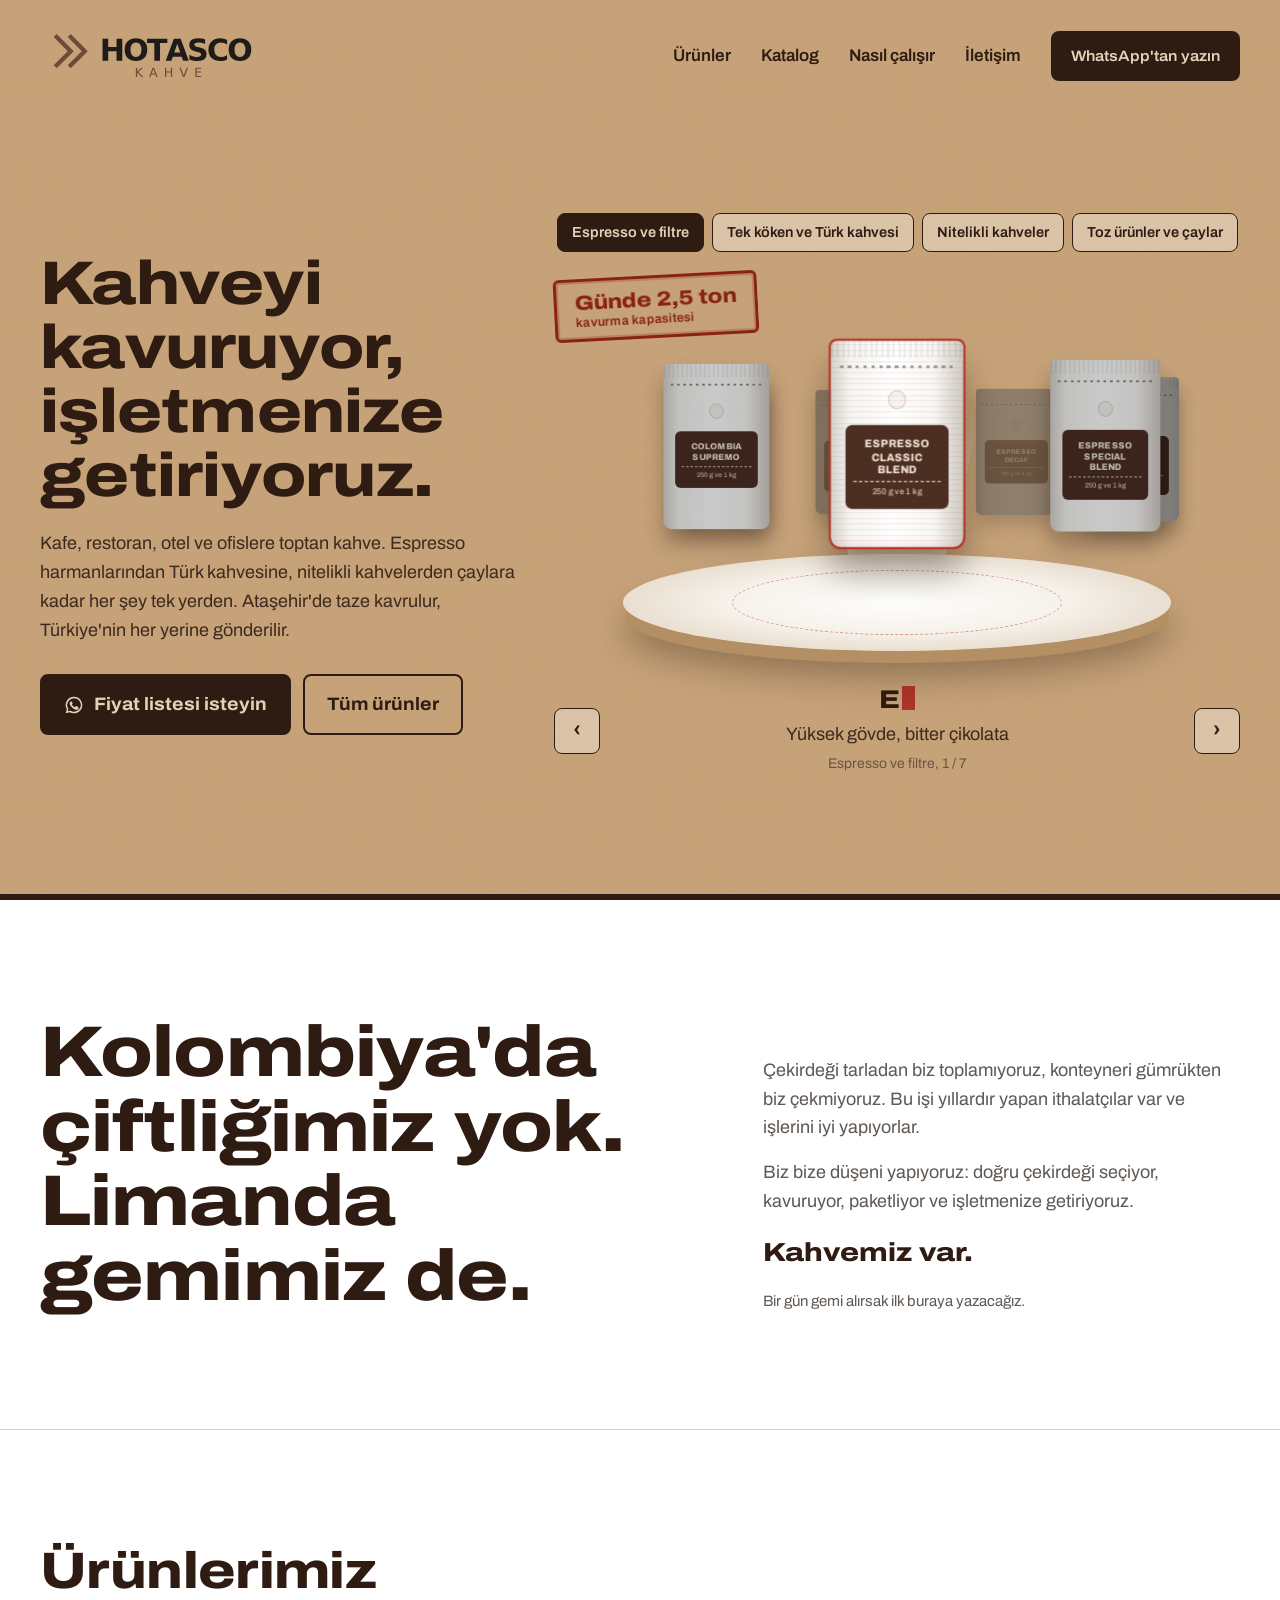
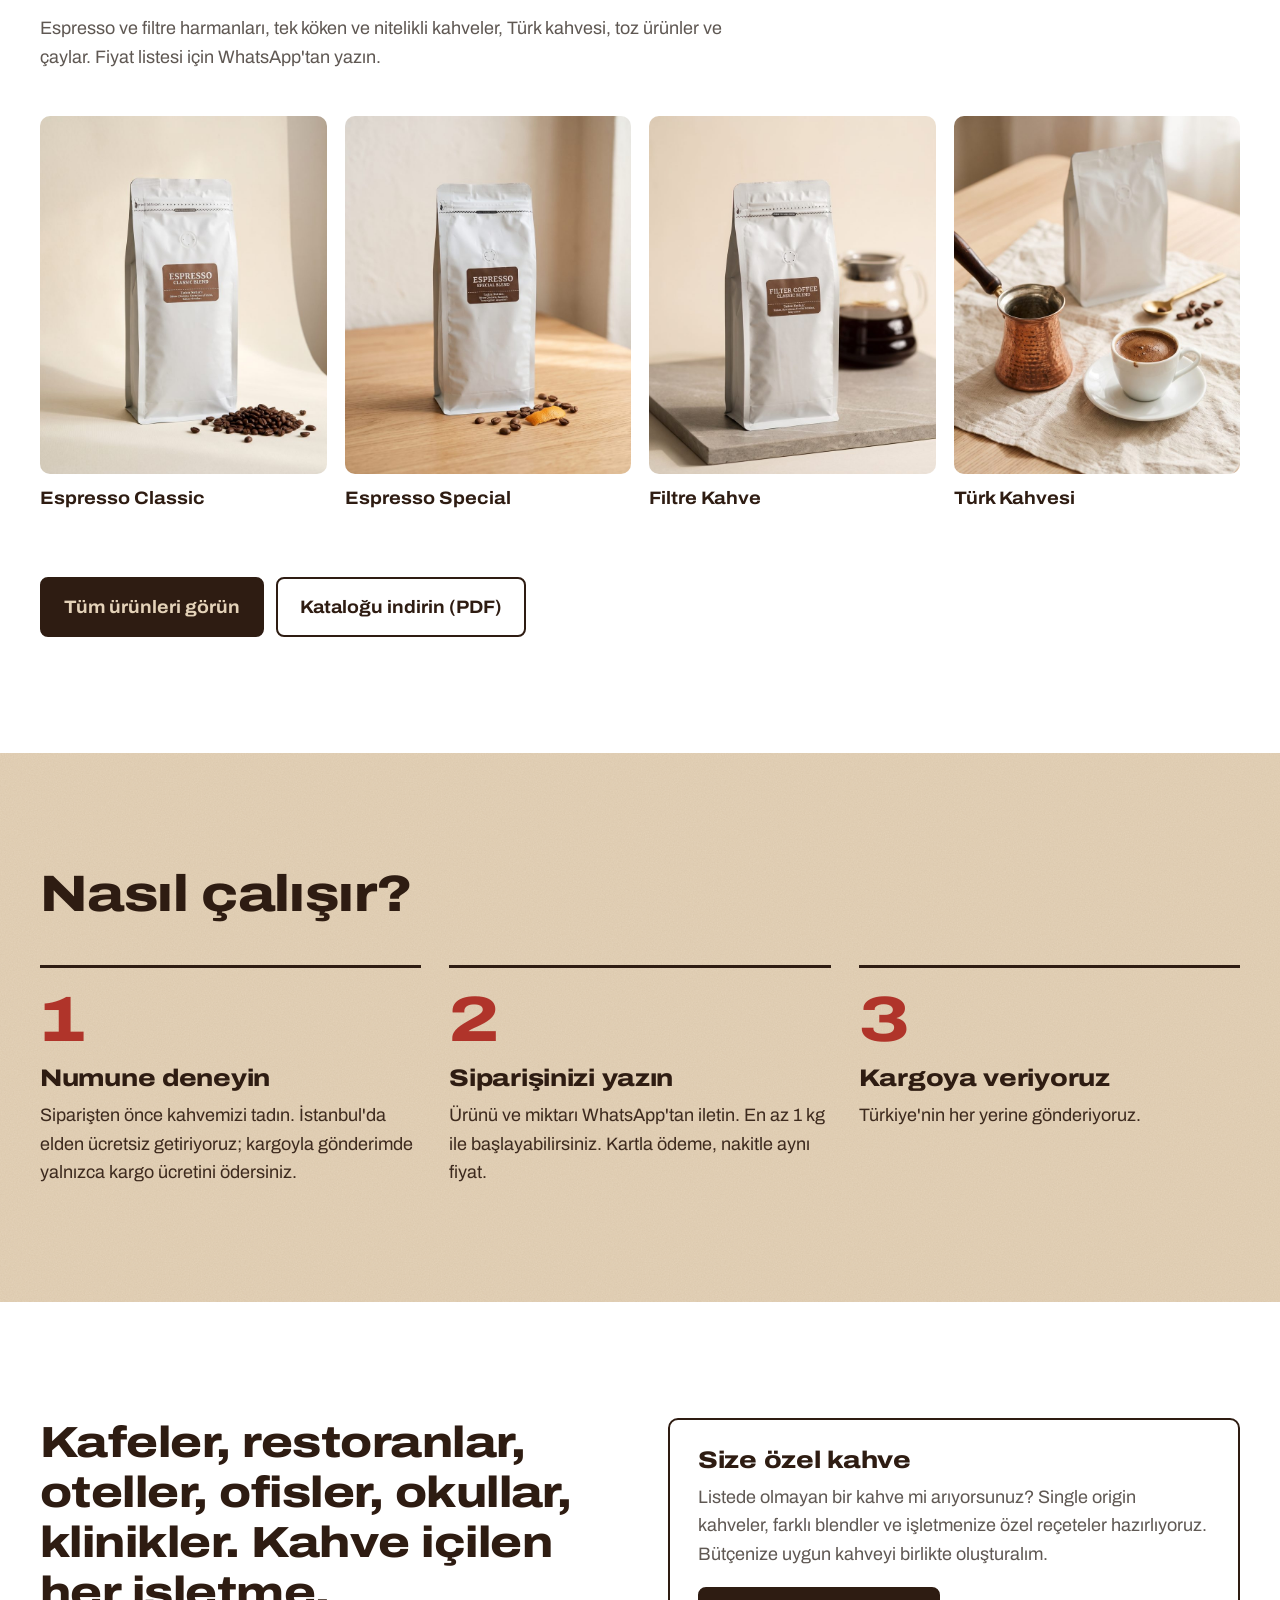
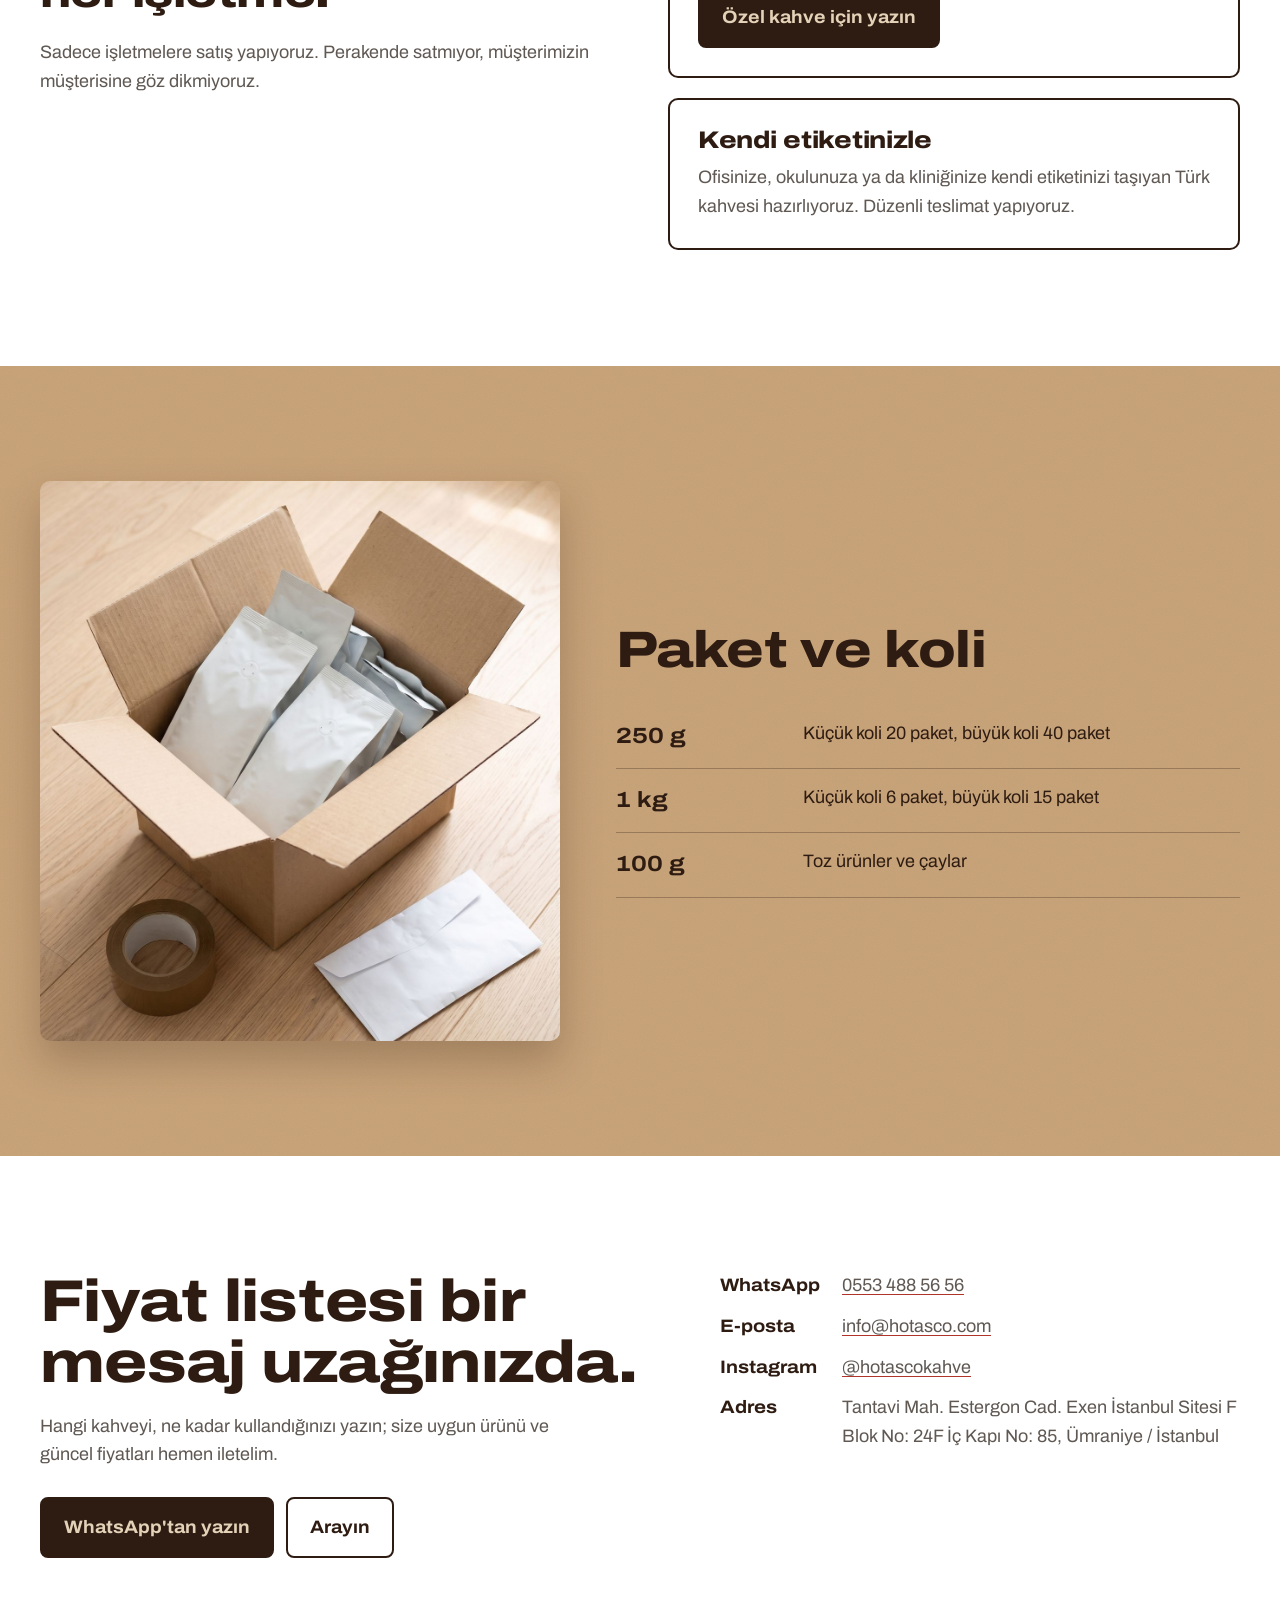
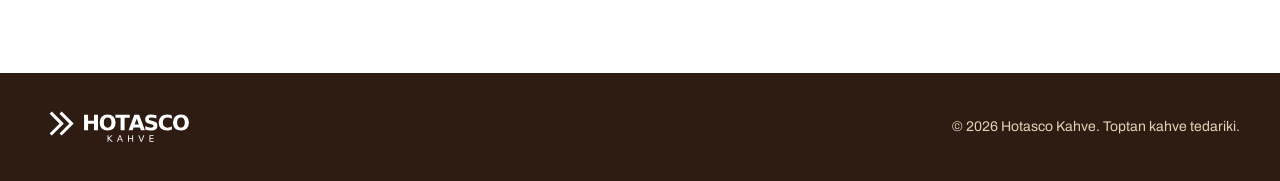
==== commit 0c3faf08: "Add files via upload" ====
--- a/index.html
+++ b/index.html
@@ -22,7 +22,7 @@
 </head>
 <body>
 
-<div class="sahne-blok">
+<div class="sahne-blok tam">
   <div class="kap">
     <header class="ust">
       <a href="#" aria-label="Hotasco Kahve ana sayfa"><img src="assets/logo.svg" alt="Hotasco Kahve" width="227" height="68"></a>
@@ -38,8 +38,7 @@
     <div class="giris">
       <div>
         <h1>Kahveyi kavuruyor, işletmenize getiriyoruz.</h1>
-        <p class="alt">Kafe, restoran, otel ve ofislere toptan kahve. Espresso harmanlarından tek köken nitelikli kahvelere, Türk kahvesinden toz ürün ve çaylara kadar ihtiyacınız tek yerden. Ataşehir'de taze kavrulur, Türkiye'nin her yerine gönderilir.</p>
-        <p class="damga">Günde 2,5 ton<small>kavurma kapasitesi</small></p>
+        <p class="alt">Kafe, restoran, otel ve ofislere toptan kahve. Espresso harmanlarından Türk kahvesine, nitelikli kahvelerden çaylara kadar her şey tek yerden. Ataşehir'de taze kavrulur, Türkiye'nin her yerine gönderilir.</p>
         <div class="eylem">
           <a class="dugme dugme-dolu" href="https://wa.me/905534885656?text=Merhaba%2C%20toptan%20kahve%20fiyat%20listesi%20almak%20istiyorum." target="_blank" rel="noopener">
             <svg viewBox="0 0 24 24" aria-hidden="true"><path fill="currentColor" d="M12 2a10 10 0 0 0-8.6 15.1L2 22l5-1.3A10 10 0 1 0 12 2Zm0 18.2a8.2 8.2 0 0 1-4.2-1.2l-.3-.2-3 .8.8-2.9-.2-.3A8.2 8.2 0 1 1 12 20.2Zm4.5-6.1c-.2-.1-1.5-.7-1.7-.8-.2-.1-.4-.1-.6.1l-.8 1c-.1.2-.3.2-.5.1a6.7 6.7 0 0 1-3.3-2.9c-.3-.4.2-.4.7-1.3.1-.2 0-.3 0-.4l-.8-1.8c-.2-.5-.4-.4-.6-.4h-.5a1 1 0 0 0-.7.3 3 3 0 0 0-.9 2.2 5.2 5.2 0 0 0 1.1 2.8 11.9 11.9 0 0 0 4.6 4c1.7.7 2.3.8 3.2.6.5-.1 1.5-.6 1.7-1.2.2-.6.2-1.1.2-1.2-.1-.1-.2-.2-.5-.3Z"/></svg>
@@ -50,6 +49,7 @@
       </div>
 
       <div class="vitrin" aria-label="Ürün vitrini">
+        <p class="damga">Günde 2,5 ton<small>kavurma kapasitesi</small></p>
         <div class="sekmeler" role="tablist" aria-label="Ürün grupları"></div>
         <div class="sahne" id="sahne">
           <div class="isik" id="isik" aria-hidden="true"></div>
@@ -244,16 +244,19 @@
   g = i; adim = 0; turSay = 0;
   [...sekmeler.children].forEach((b, k) => b.setAttribute("aria-selected", k === i));
   const gr = GRUPLAR[i]; n = gr.urunler.length;
-  const bw = parseFloat(getComputedStyle(sahne).getPropertyValue("--bw"));
-  yaricap = Math.max(bw * 2.3, (n * (bw + 26)) / (2 * Math.PI));
   aci = 360 / n;
   halka.style.transition = "none";
   halka.innerHTML = gr.urunler.map(([ad], k) => `
-    <div class="oge g-${gr.id}" data-k="${k}" style="transform:rotateY(${k * aci}deg) translateZ(${yaricap}px)">
+    <div class="oge g-${gr.id}" data-k="${k}">
       <div class="paket${gr.kucuk ? " kucuk" : ""}" style="transform:rotateY(${-k * aci}deg)"><span class="valf"></span>
         <div class="etiket">${etiketMetni(ad)}<small>${gr.paket}</small></div><span class="tarama"></span></div>
     </div>`).join("");
-  halka.querySelectorAll(".oge").forEach(o => o.addEventListener("click", () => { git(+o.dataset.k); yenidenBaslat(); }));
+  const bw = halka.querySelector(".paket").offsetWidth || 100;
+  yaricap = Math.max(bw * 2.3, (n * (bw + 26)) / (2 * Math.PI));
+  halka.querySelectorAll(".oge").forEach((o, k) => {
+    o.style.transform = `rotateY(${k * aci}deg) translateZ(${yaricap}px)`;
+    o.addEventListener("click", () => { git(+o.dataset.k); yenidenBaslat(); });
+  });
   ciz(true);
   requestAnimationFrame(() => requestAnimationFrame(() => { halka.style.transition = ""; }));
 }
--- a/assets/site.css
+++ b/assets/site.css
@@ -30,32 +30,36 @@
 
 /* ---------- Giriş: koli kartonu ---------- */
 .sahne-blok{background:var(--lif),var(--kraft);color:var(--kahve);position:relative;overflow:hidden;border-bottom:6px solid var(--kahve)}
-.ust{display:flex;align-items:center;justify-content:space-between;padding:24px 0}
-.ust img{height:68px;width:auto}
+.sahne-blok.tam{min-height:100vh;min-height:100svh;display:flex;flex-direction:column}
+.sahne-blok.tam>.kap{flex:1;display:flex;flex-direction:column}
+.sahne-blok.tam .giris{flex:1}
+.ust{display:flex;align-items:center;justify-content:space-between;padding:clamp(12px,2.4vh,24px) 0}
+.ust img{height:clamp(50px,8.5vh,68px);width:auto}
 .ust nav{display:flex;gap:30px;align-items:center}
 .ust nav a{text-decoration:none;font-size:17px;font-weight:600}
 .ust nav a:not(.dugme):hover{text-decoration:underline;text-underline-offset:5px}
 .ust nav .dugme{padding:11px 18px;font-size:15px}
-.giris{display:grid;grid-template-columns:minmax(0,5fr) minmax(0,7fr);gap:24px;align-items:center;padding:20px 0 64px}
-.giris h1{font-size:clamp(40px,5vw,70px)}
-.giris .alt{margin-top:22px;max-width:34em;color:#3d2a1e}
-.damga{display:inline-block;margin-top:30px;padding:10px 18px 9px;border:3px solid var(--damga);border-radius:6px;color:var(--damga);
+.giris{display:grid;grid-template-columns:minmax(0,5fr) minmax(0,7fr);gap:24px;align-items:center;padding:clamp(8px,2vh,20px) 0 clamp(20px,4vh,48px)}
+.giris h1{font-size:clamp(36px,min(4.8vw,8.6vh),70px)}
+.giris .alt{margin-top:clamp(12px,2.4vh,22px);max-width:32em;color:#3d2a1e}
+.damga{position:absolute;left:0;top:64px;z-index:2;display:inline-block;margin:0;padding:10px 18px 9px;border:3px solid var(--damga);border-radius:6px;color:var(--damga);
   font-weight:800;font-stretch:115%;font-size:clamp(18px,1.6vw,22px);line-height:1.15;transform:rotate(-3deg);
   box-shadow:inset 0 0 0 2px rgba(176,52,42,.25);mix-blend-mode:multiply}
 .damga small{display:block;font-size:.62em;font-weight:600;font-stretch:100%;letter-spacing:.02em}
-.giris .eylem{display:flex;flex-wrap:wrap;gap:12px;margin-top:30px}
+.giris .eylem{display:flex;flex-wrap:wrap;gap:12px;margin-top:clamp(16px,3.4vh,30px)}
 
 /* vitrin: beyaz döner tabla, tarayan ışık */
 .vitrin{position:relative}
-.sekmeler{display:flex;flex-wrap:wrap;gap:8px;justify-content:center;margin-bottom:4px}
-.sekmeler button{font:inherit;font-size:15px;font-weight:600;color:var(--kahve);background:rgba(255,255,255,.35);border:1.5px solid var(--kahve);border-radius:8px;padding:7px 14px;cursor:pointer}
+.sekmeler{display:flex;gap:8px;justify-content:center;margin-bottom:4px;overflow-x:auto;scrollbar-width:none;padding:2px}
+.sekmeler::-webkit-scrollbar{display:none}
+.sekmeler button{flex:none;white-space:nowrap;font:inherit;font-size:14.5px;font-weight:600;color:var(--kahve);background:rgba(255,255,255,.35);border:1.5px solid var(--kahve);border-radius:8px;padding:7px 14px;cursor:pointer}
 .sekmeler button[aria-selected="true"]{background:var(--kahve);color:var(--kraft-acik)}
-.sahne{position:relative;height:430px;perspective:1100px;--bw:118px}
-.zemin{position:absolute;left:10%;right:10%;bottom:30px;height:100px;border-radius:50%;
+.sahne{position:relative;height:clamp(270px,47vh,430px);perspective:1100px;--bw:clamp(84px,13.5vh,118px)}
+.zemin{position:absolute;left:10%;right:10%;bottom:7%;height:23%;border-radius:50%;
   background:radial-gradient(closest-side,#fff 0%,#f6f1ea 62%,#e9dfd1 100%);
   box-shadow:0 14px 0 -2px #b48f63,0 26px 34px rgba(46,28,18,.35)}
 .zemin::after{content:"";position:absolute;inset:16px 20%;border-radius:50%;border:1.5px dashed rgba(176,52,42,.45)}
-.isik{position:absolute;left:50%;bottom:76px;width:300px;height:360px;transform:translateX(-50%);pointer-events:none;
+.isik{position:absolute;left:50%;bottom:18%;width:min(300px,70%);height:84%;transform:translateX(-50%);pointer-events:none;
   background:linear-gradient(to top,rgba(255,255,255,.75),rgba(255,255,255,.18) 40%,rgba(255,255,255,0) 55%);
   clip-path:polygon(38% 100%,62% 100%,92% 0,8% 0);opacity:.6}
 .isik.titre{animation:titre .5s steps(2) 1}
@@ -87,7 +91,7 @@
 .oge.secili .tarama.calis::after{animation:tara 1.1s ease-in-out 1 forwards}
 .oge.secili .tarama:not(.calis)::after{display:none}
 @keyframes tara{0%{top:-4%}100%{top:104%}}
-.bilgi{display:grid;grid-template-columns:auto 1fr auto;gap:18px;align-items:center;margin-top:8px;min-height:104px}
+.bilgi{display:grid;grid-template-columns:auto 1fr auto;gap:18px;align-items:center;margin-top:4px;min-height:92px}
 .bilgi .ok{width:46px;height:46px;border-radius:8px;border:1.5px solid var(--kahve);background:rgba(255,255,255,.35);color:var(--kahve);font:inherit;font-size:22px;font-weight:700;cursor:pointer}
 .bilgi .ok:hover{background:var(--kahve);color:var(--kraft-acik)}
 .bilgi-metin{text-align:center}
@@ -112,7 +116,7 @@
 
 .vitrin-foto{display:grid;grid-template-columns:repeat(4,minmax(0,1fr));gap:18px;margin:0 0 64px;padding:0;list-style:none}
 .vitrin-foto figure{margin:0}
-.vitrin-foto img{width:100%;aspect-ratio:4/5;object-fit:cover;border-radius:10px;background:var(--kagit)}
+.vitrin-foto img{width:100%;height:auto;aspect-ratio:4/5;object-fit:cover;border-radius:10px;background:var(--kagit)}
 .vitrin-foto figcaption{margin-top:10px;font-weight:700;font-stretch:110%}
 .urunler-liste{display:grid;grid-template-columns:repeat(4,minmax(0,1fr));gap:36px}
 .urunler-liste h3{font-size:22px;padding-bottom:10px;border-bottom:3px solid var(--kahve)}
@@ -161,19 +165,31 @@
 .yuzen svg{width:28px;height:28px}
 
 @media (max-width:980px){
-  .giris{grid-template-columns:1fr;padding-bottom:40px}
-  .mizah-ic,.kimler-ic,.paketler-ic,.iletisim-ic{grid-template-columns:1fr;gap:36px}
+  .sahne-blok.tam{min-height:0}
+  .giris{grid-template-columns:minmax(0,1fr);padding-bottom:28px;gap:36px}
+  .giris h1{font-size:clamp(36px,7vw,60px)}
+  .sahne{height:380px;--bw:104px}
+  .mizah-ic,.kimler-ic,.paketler-ic,.iletisim-ic{grid-template-columns:minmax(0,1fr);gap:36px}
   .urunler-liste,.vitrin-foto{grid-template-columns:repeat(2,minmax(0,1fr))}
-  .ust nav a:not(.dugme){display:none}
+  .ust nav a[href$="#nasil"],.ust nav a[href$="#iletisim"]{display:none}
 }
 @media (max-width:640px){
   .kap{width:calc(100% - 32px)}
-  .sahne{height:340px;--bw:88px}
-  .isik{width:220px;height:280px;bottom:62px}
-  .zemin{bottom:24px;height:76px}
-  .urunler-liste,.adim-dizi{grid-template-columns:1fr}
+  .sahne{height:330px;--bw:86px}
+  .giris h1{font-size:clamp(34px,10.4vw,46px)}
+  .giris .alt{font-size:16px}
+  .giris .eylem .dugme{flex:1 1 auto;justify-content:center}
+  .damga{top:52px;font-size:16px;padding:7px 12px 6px}
+  .sekmeler{justify-content:flex-start;margin-inline:-16px;padding:2px 16px}
+  .ust nav{gap:16px}
+  .ust nav a{font-size:15px}
+  .bilgi .ok{width:42px;height:42px}
+  .bilgi h3{font-size:19px}
+  .bilgi .not{font-size:15px}
+  .urunler-liste,.adim-dizi{grid-template-columns:minmax(0,1fr)}
   .ust img{height:52px}
   .ust nav .dugme{display:none}
+  .yuzen{bottom:12px;right:12px;width:52px;height:52px}
   .yuzen{display:flex}
   .bilgi{gap:10px}
 }
@@ -203,3 +219,4 @@
 .kart p{font-size:14.5px;color:#4d3a2c;margin-top:6px;line-height:1.4}
 .urun-eylem{display:flex;flex-wrap:wrap;gap:12px;margin-top:8px}
 @media (max-width:640px){.kartlar{grid-template-columns:repeat(2,minmax(0,1fr));gap:12px}.kart{--bw:92px;padding:22px 10px 16px}.kart h3{font-size:15px}.kart p{font-size:13px}.grup-bas{flex-direction:column;align-items:start}}
+.vitrin{min-width:0}
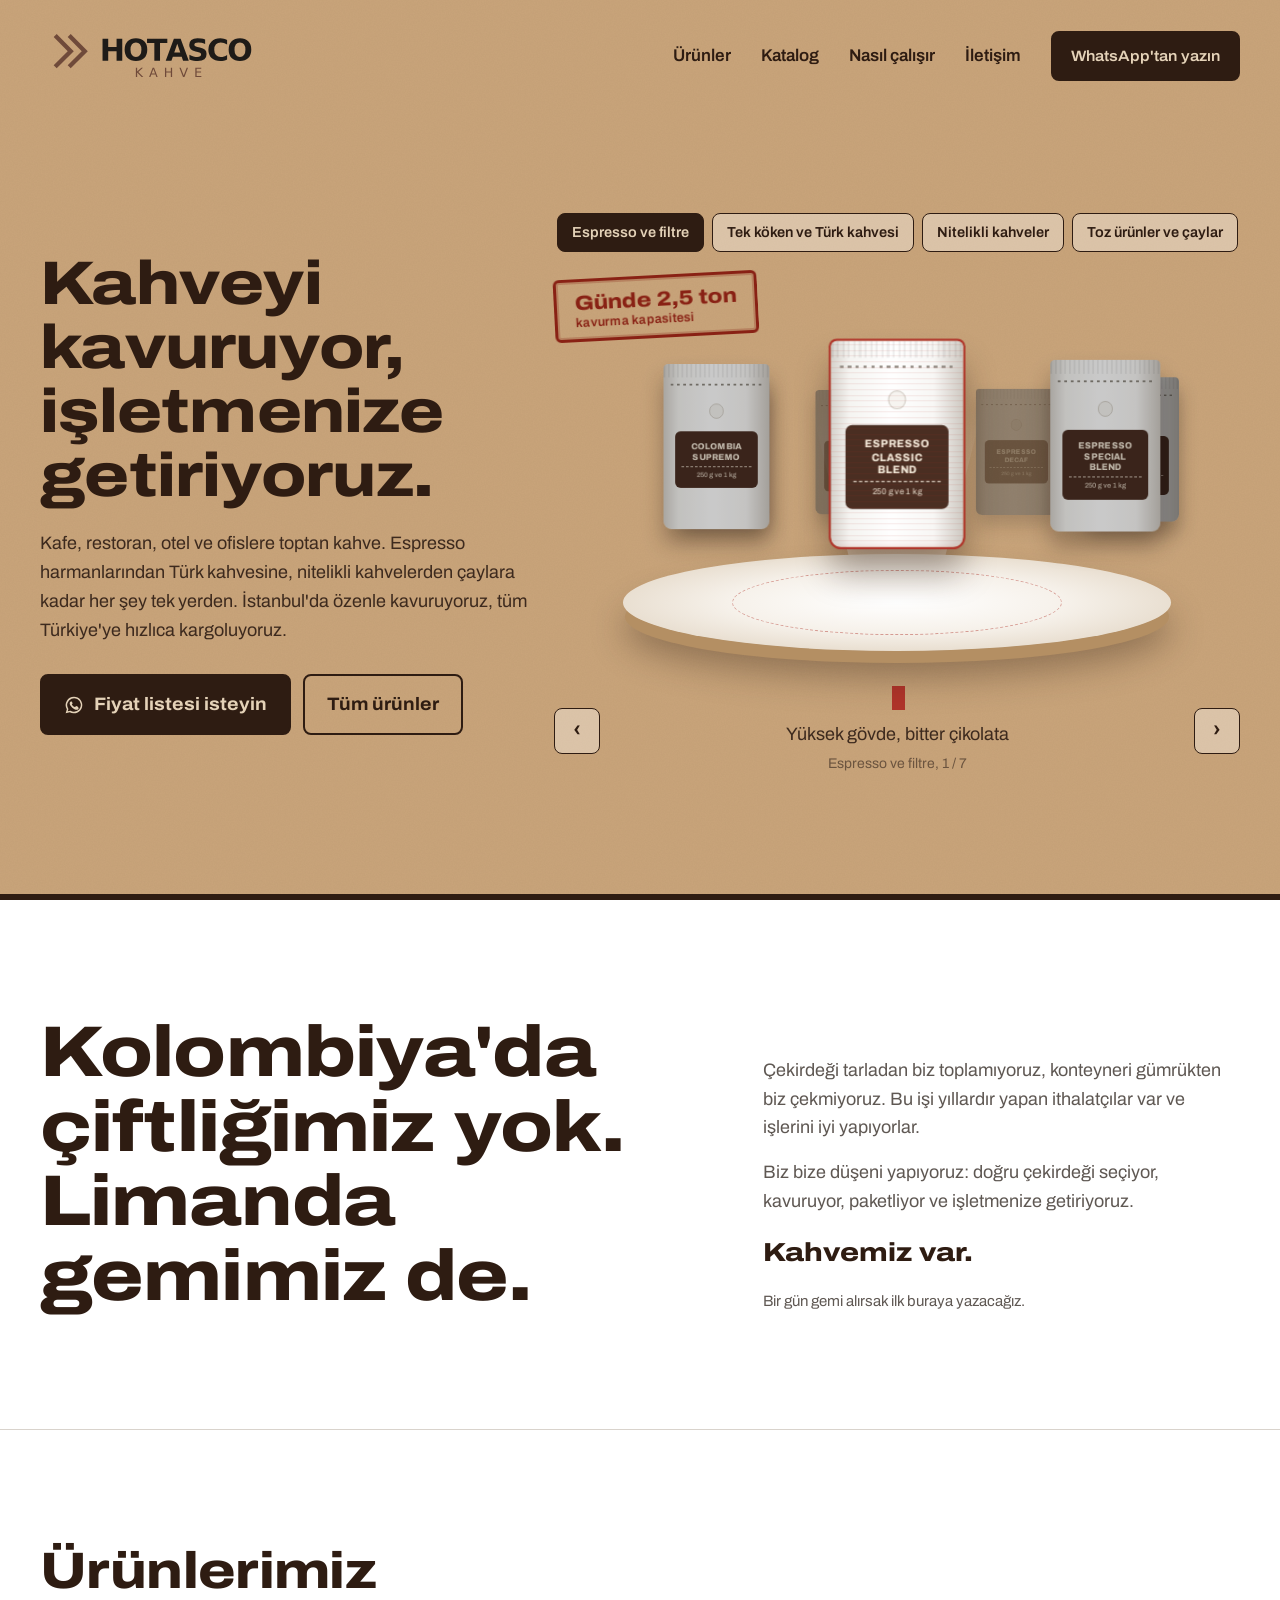
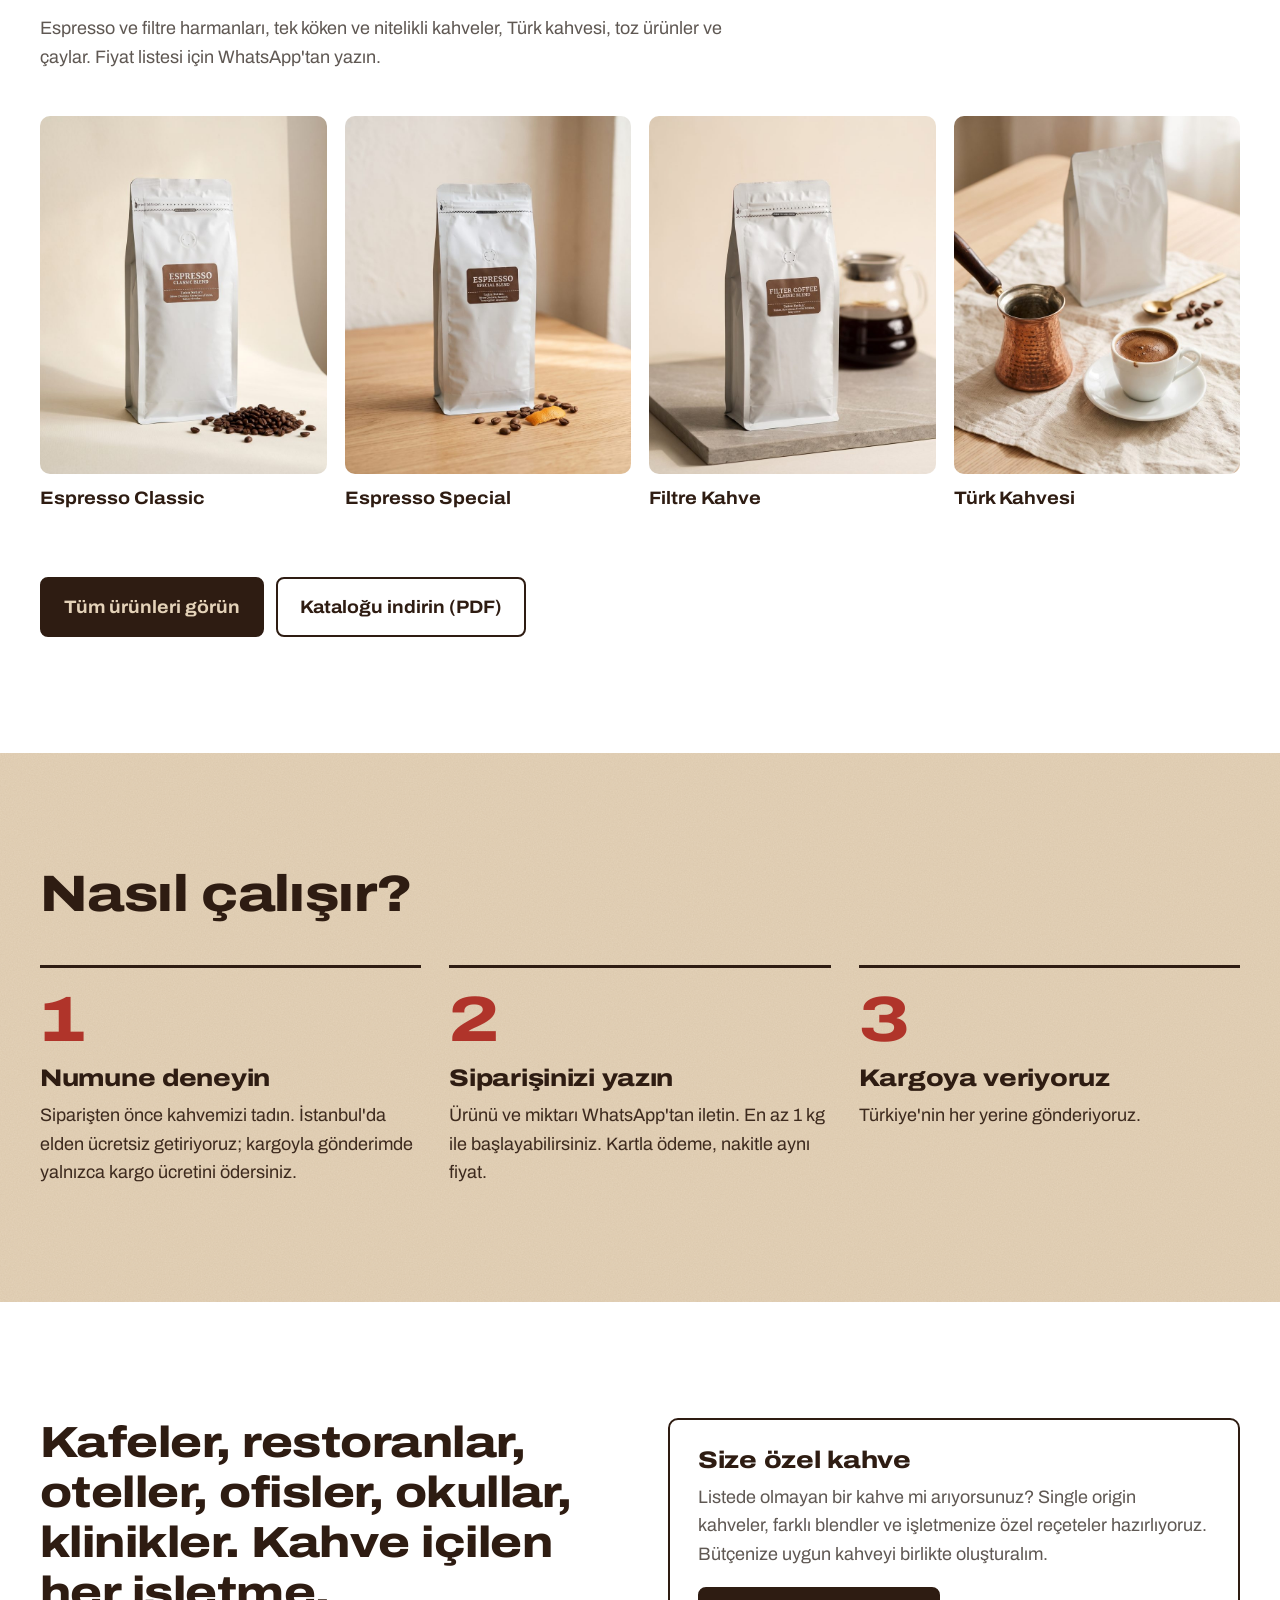
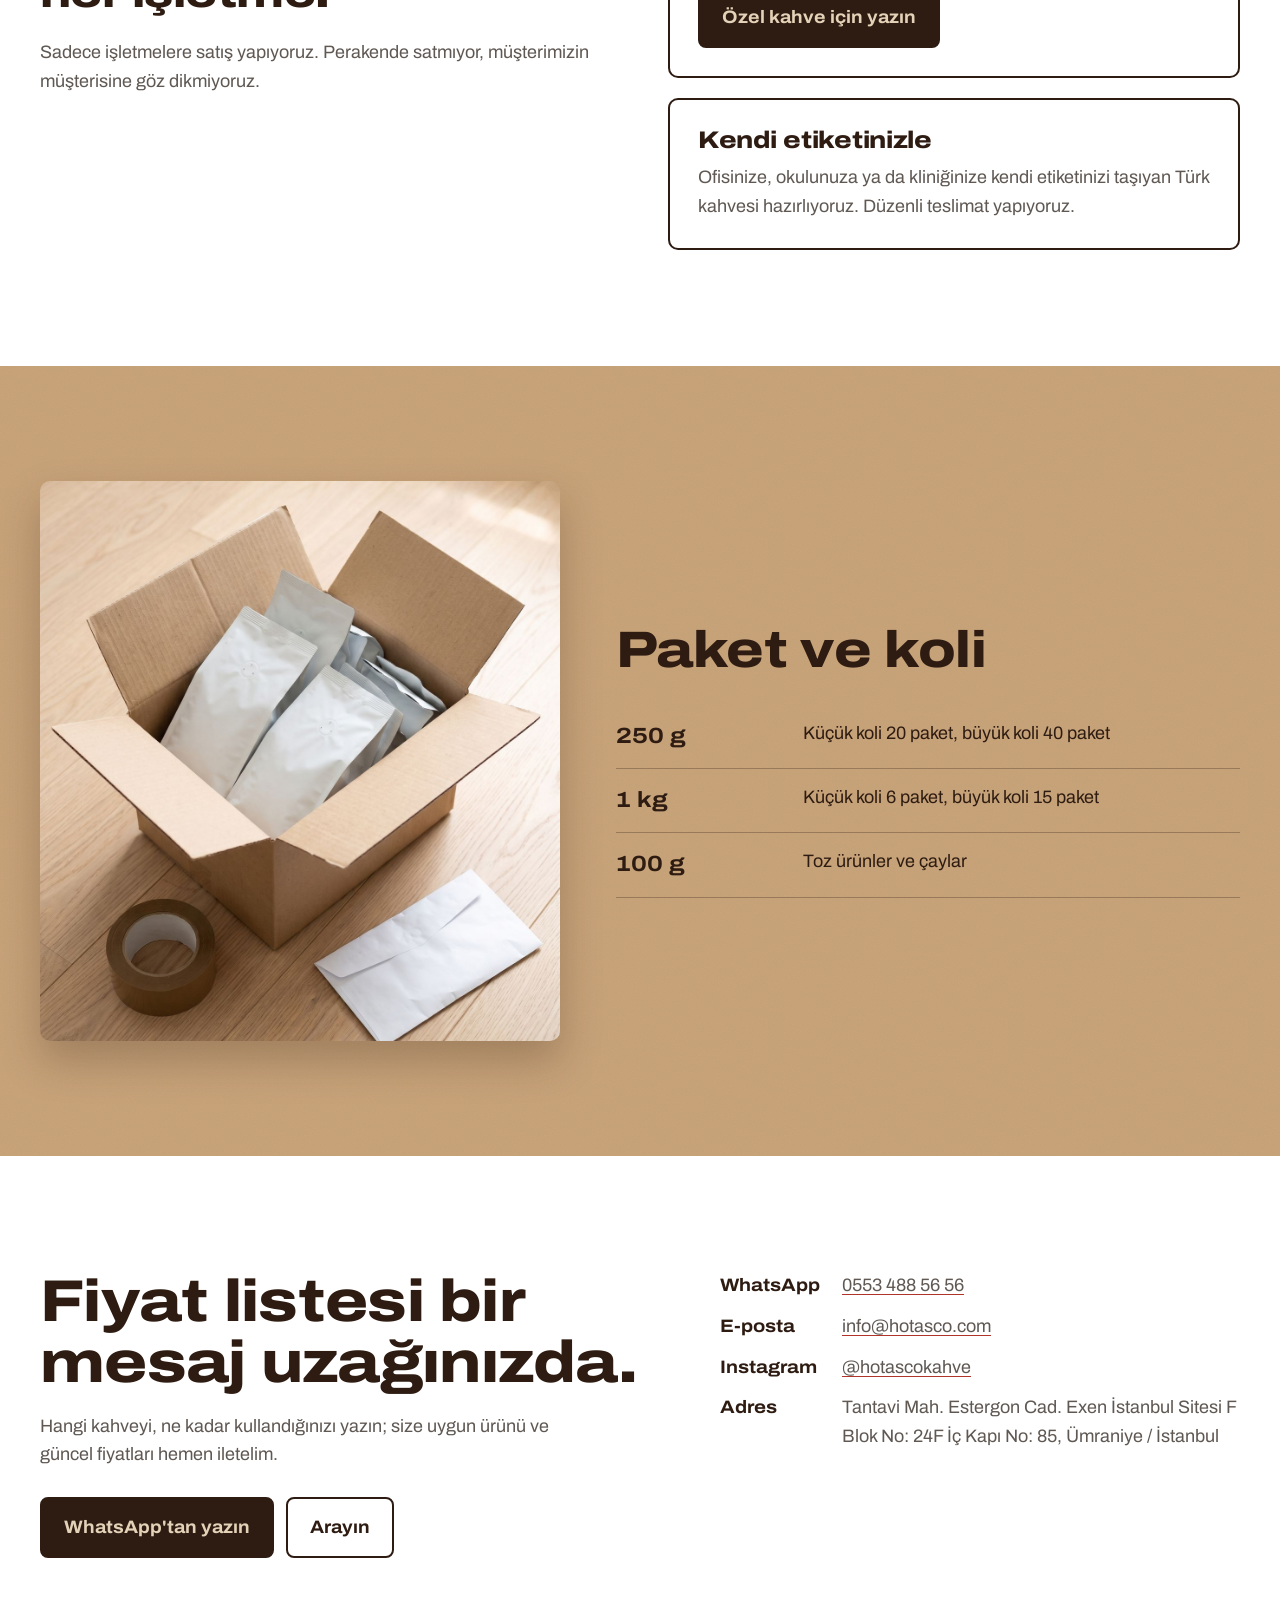
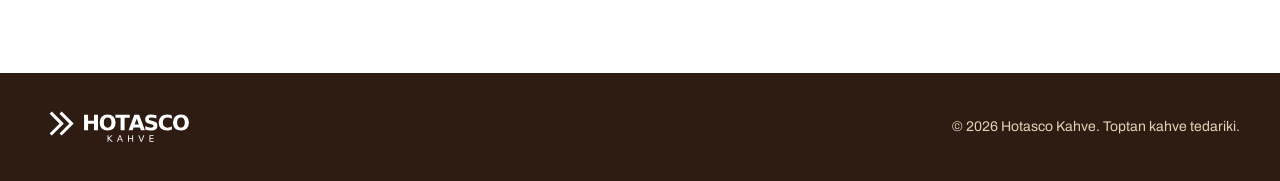
==== commit 495f38a5: "Add files via upload" ====
--- a/index.html
+++ b/index.html
@@ -38,7 +38,7 @@
     <div class="giris">
       <div>
         <h1>Kahveyi kavuruyor, işletmenize getiriyoruz.</h1>
-        <p class="alt">Kafe, restoran, otel ve ofislere toptan kahve. Espresso harmanlarından Türk kahvesine, nitelikli kahvelerden çaylara kadar her şey tek yerden. Ataşehir'de taze kavrulur, Türkiye'nin her yerine gönderilir.</p>
+        <p class="alt">Kafe, restoran, otel ve ofislere toptan kahve. Espresso harmanlarından Türk kahvesine, nitelikli kahvelerden çaylara kadar her şey tek yerden. İstanbul'da özenle kavuruyoruz, tüm Türkiye'ye hızlıca kargoluyoruz.</p>
         <div class="eylem">
           <a class="dugme dugme-dolu" href="https://wa.me/905534885656?text=Merhaba%2C%20toptan%20kahve%20fiyat%20listesi%20almak%20istiyorum." target="_blank" rel="noopener">
             <svg viewBox="0 0 24 24" aria-hidden="true"><path fill="currentColor" d="M12 2a10 10 0 0 0-8.6 15.1L2 22l5-1.3A10 10 0 1 0 12 2Zm0 18.2a8.2 8.2 0 0 1-4.2-1.2l-.3-.2-3 .8.8-2.9-.2-.3A8.2 8.2 0 1 1 12 20.2Zm4.5-6.1c-.2-.1-1.5-.7-1.7-.8-.2-.1-.4-.1-.6.1l-.8 1c-.1.2-.3.2-.5.1a6.7 6.7 0 0 1-3.3-2.9c-.3-.4.2-.4.7-1.3.1-.2 0-.3 0-.4l-.8-1.8c-.2-.5-.4-.4-.6-.4h-.5a1 1 0 0 0-.7.3 3 3 0 0 0-.9 2.2 5.2 5.2 0 0 0 1.1 2.8 11.9 11.9 0 0 0 4.6 4c1.7.7 2.3.8 3.2.6.5-.1 1.5-.6 1.7-1.2.2-.6.2-1.1.2-1.2-.1-.1-.2-.2-.5-.3Z"/></svg>
